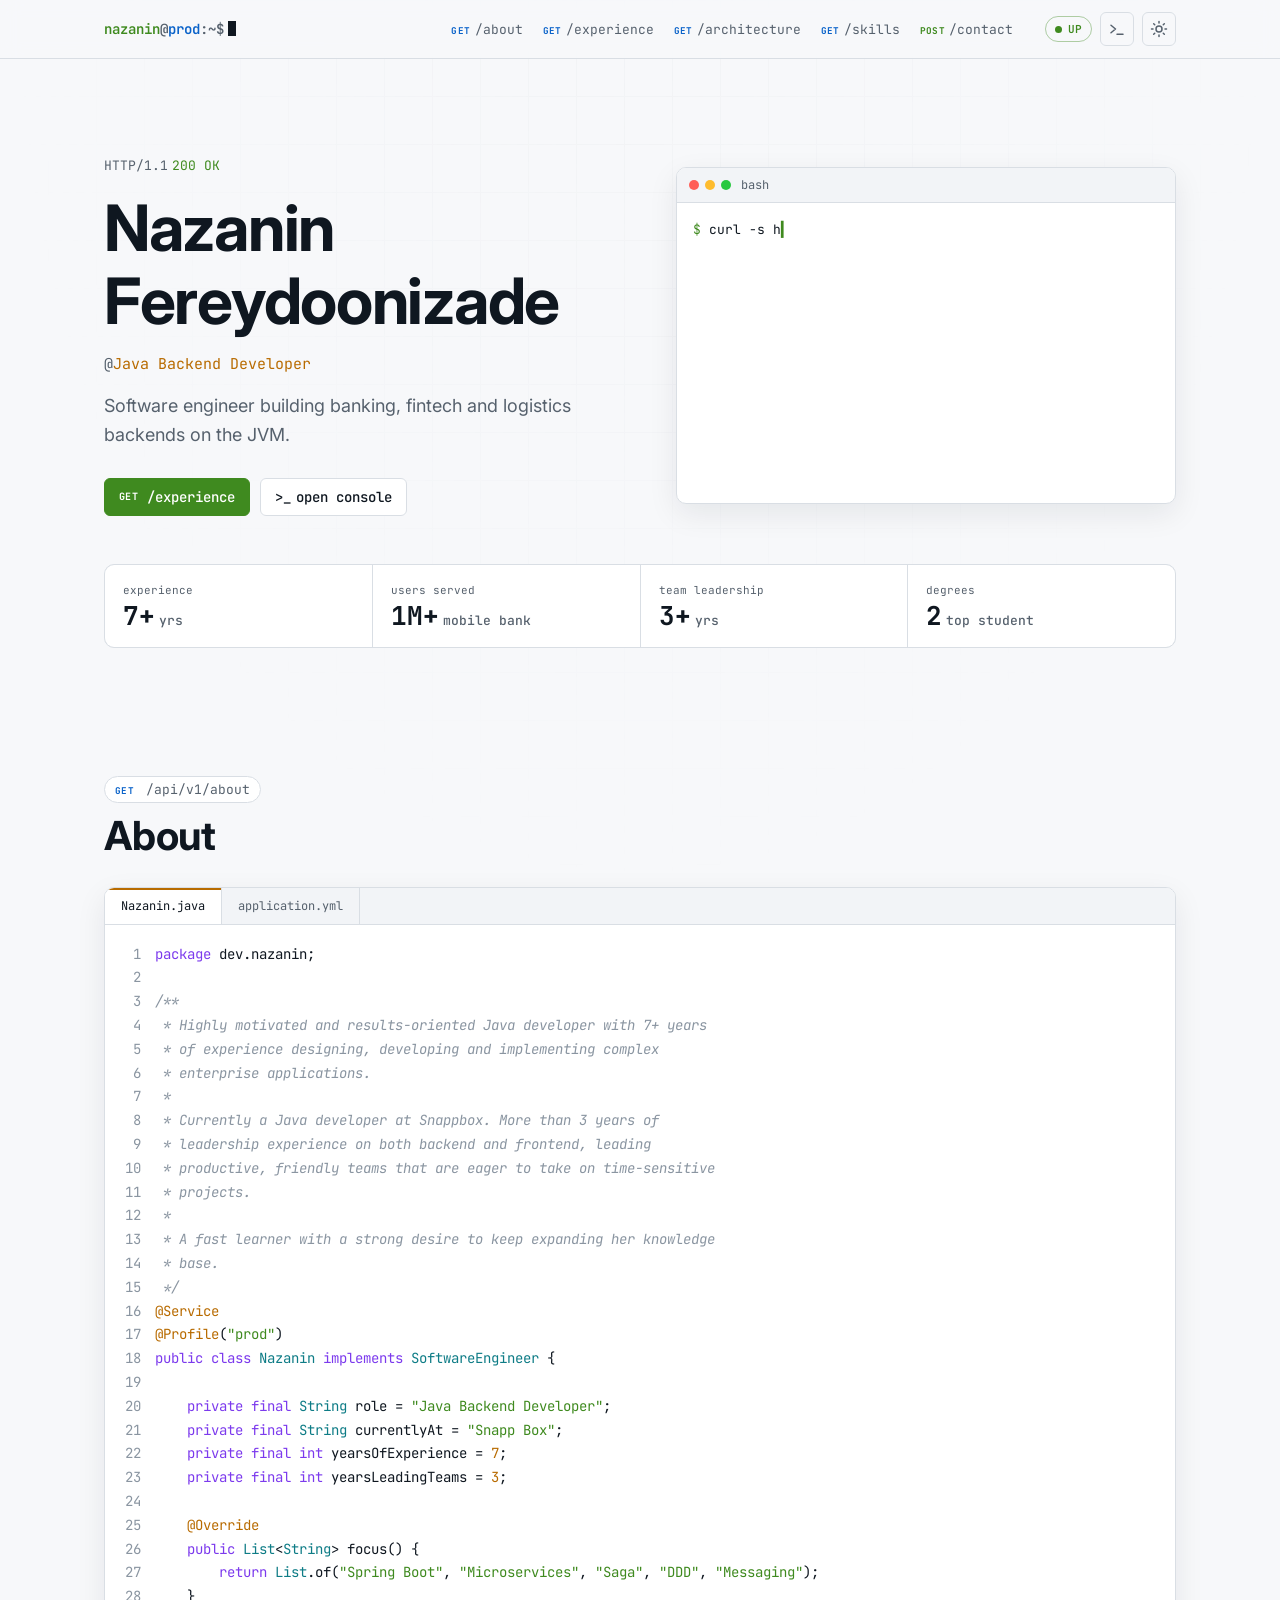
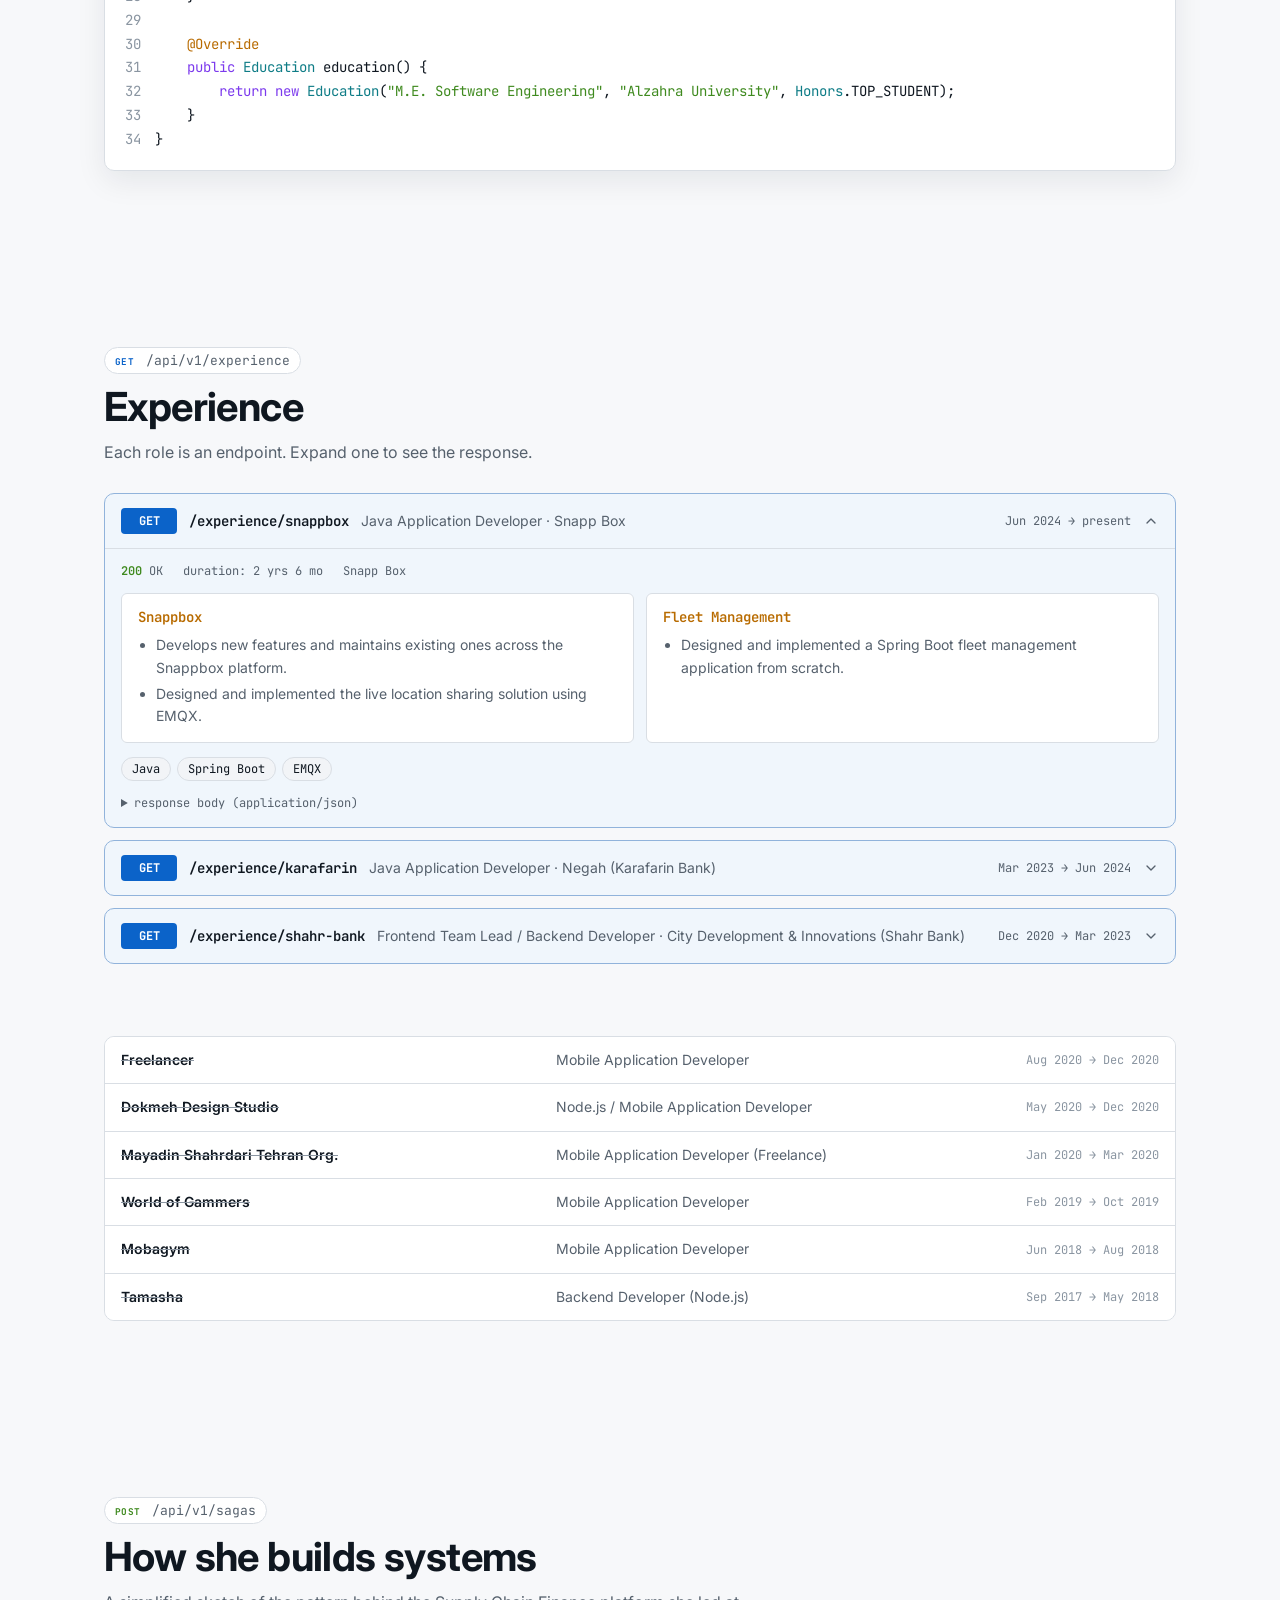
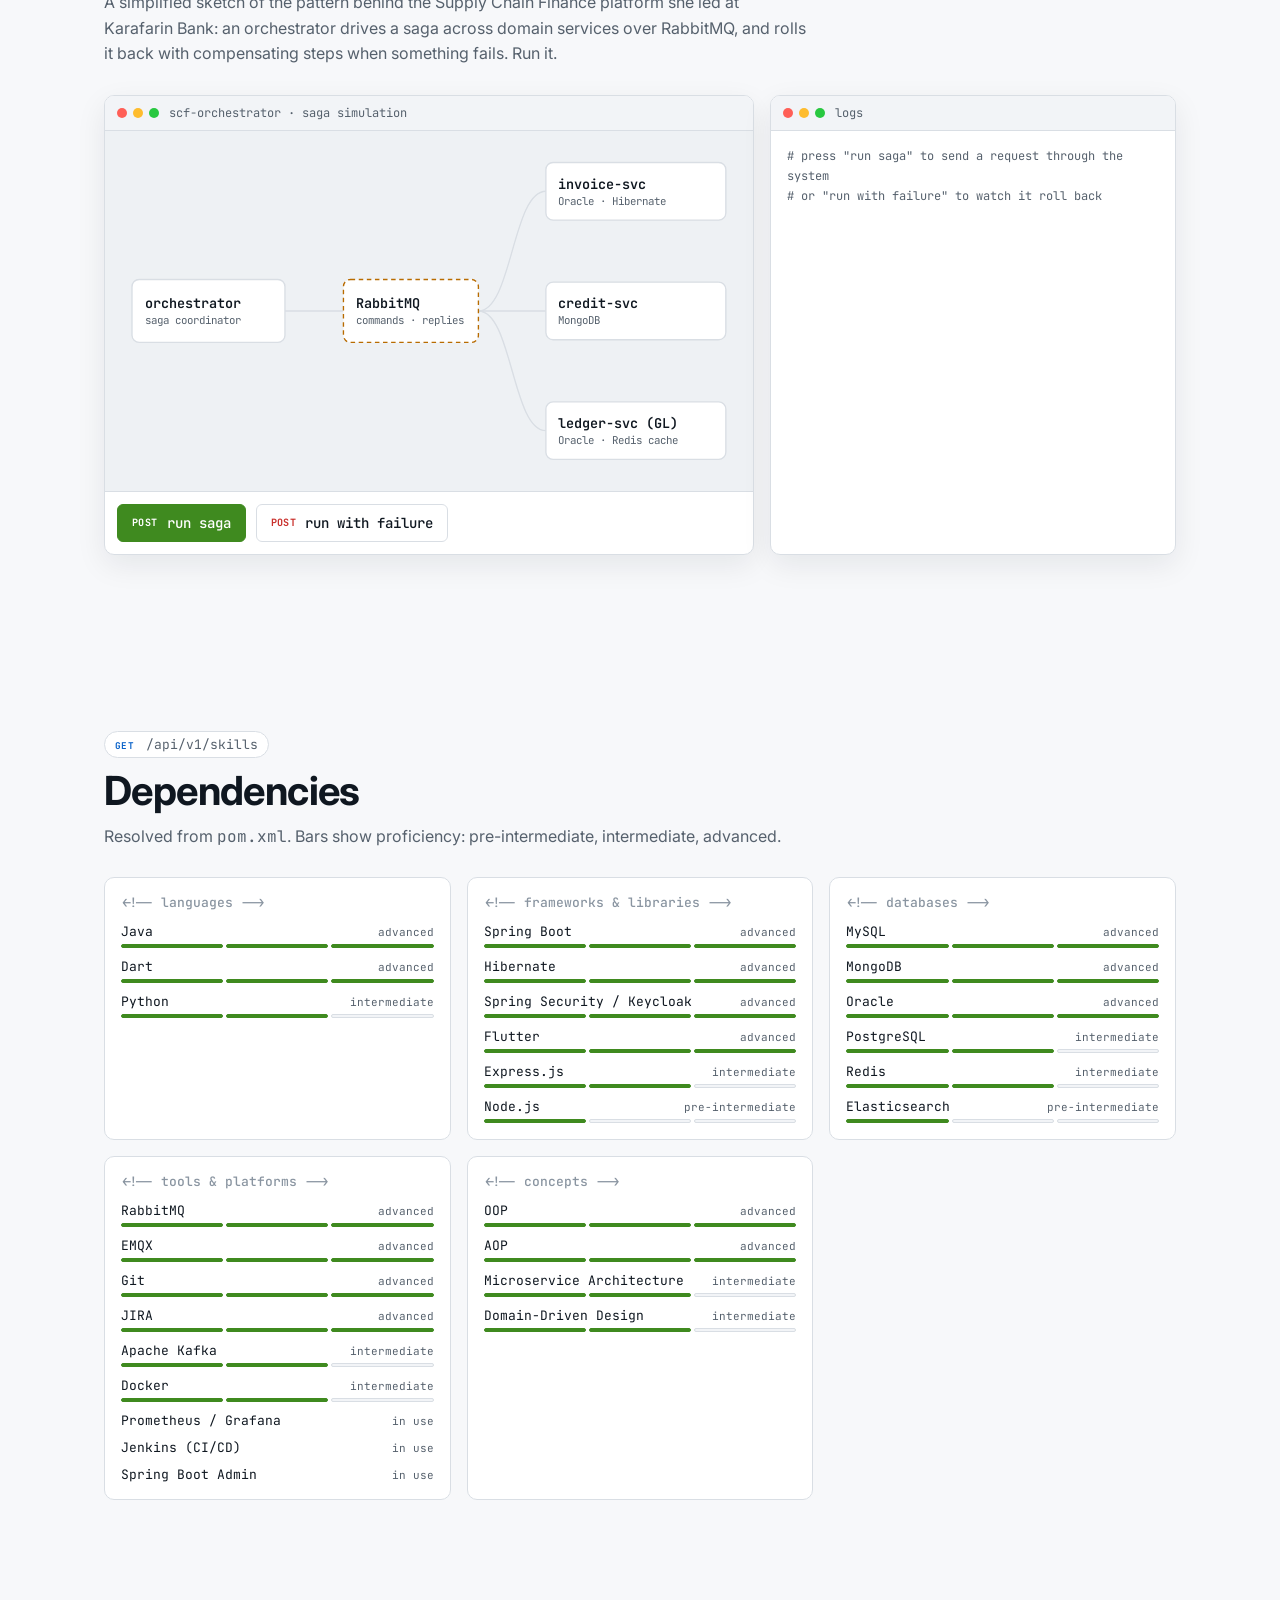
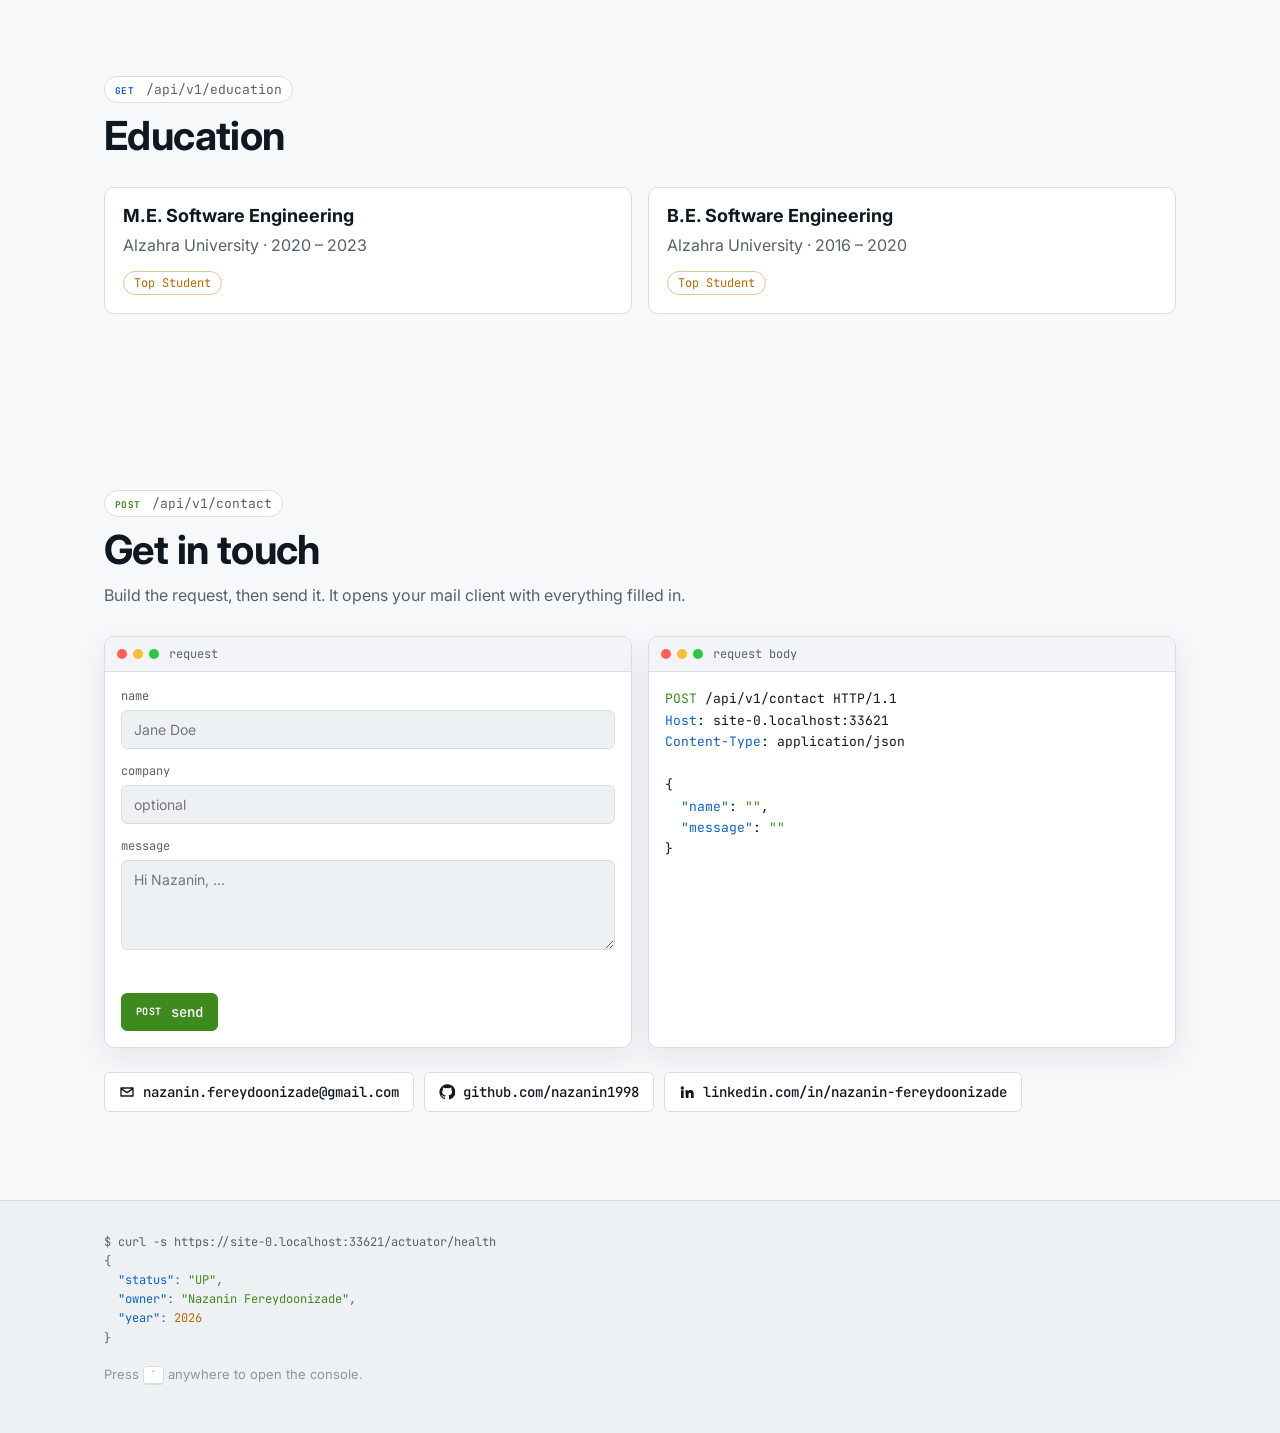
==== index.html @ 08143efe "Add portfolio site Static site for Nazanin, styled as a running backend service: startup log intro, " ====
<!doctype html>
<html lang="en">
<head>
  <meta charset="utf-8">
  <meta name="viewport" content="width=device-width, initial-scale=1">
  <title>Nazanin Fereydoonizade · Java Backend Developer</title>
  <meta name="description" content="Nazanin Fereydoonizade is a Java backend developer with 7+ years building banking, fintech and logistics systems with Spring Boot, microservices, RabbitMQ and EMQX.">
  <meta name="theme-color" content="#0d1117">
  <meta property="og:type" content="website">
  <meta property="og:title" content="Nazanin Fereydoonizade · Java Backend Developer">
  <meta property="og:description" content="7+ years building banking, fintech and logistics backends on the JVM.">
  <link rel="icon" href="favicon.svg" type="image/svg+xml">
  <link rel="preconnect" href="https://fonts.googleapis.com">
  <link rel="preconnect" href="https://fonts.gstatic.com" crossorigin>
  <link href="https://fonts.googleapis.com/css2?family=Inter:wght@400;500;600;700&family=JetBrains+Mono:wght@400;500;700&display=swap" rel="stylesheet">
  <link rel="stylesheet" href="css/styles.css">
  <script>
    // Apply the saved theme before first paint to avoid a flash.
    try { var t = localStorage.getItem("theme"); if (t) document.documentElement.dataset.theme = t; } catch (e) {}
  </script>
</head>
<body>
  <a class="skip-link" href="#main">Skip to content</a>

  <!-- Startup log shown once per visit -->
  <div id="boot" class="boot" aria-hidden="true" hidden>
    <pre class="boot__log" id="boot-log"></pre>
    <button class="boot__skip" type="button" id="boot-skip">press any key to skip</button>
  </div>

  <header class="topbar">
    <div class="topbar__inner">
      <a class="brand" href="#top" aria-label="Home">
        <span class="brand__prompt">nazanin</span><span class="brand__at">@</span><span class="brand__host">prod</span><span class="brand__path">:~$</span><span class="cursor" aria-hidden="true"></span>
      </a>
      <nav class="nav" aria-label="Sections">
        <a href="#about"><span class="verb">GET</span>/about</a>
        <a href="#experience"><span class="verb">GET</span>/experience</a>
        <a href="#architecture"><span class="verb">GET</span>/architecture</a>
        <a href="#skills"><span class="verb">GET</span>/skills</a>
        <a href="#contact"><span class="verb verb--post">POST</span>/contact</a>
      </nav>
      <div class="topbar__actions">
        <span class="health" id="health-pill" title="GET /actuator/health"><span class="health__dot"></span>UP</span>
        <button class="icon-btn" type="button" id="console-open" aria-label="Open console" title="Open console ( ` )">
          <svg viewBox="0 0 24 24" width="18" height="18" aria-hidden="true"><path d="M4 17l6-5-6-5M12 19h8" fill="none" stroke="currentColor" stroke-width="2" stroke-linecap="round" stroke-linejoin="round"/></svg>
        </button>
        <button class="icon-btn" type="button" id="theme-toggle" aria-label="Toggle color theme" title="Toggle theme">
          <svg class="icon-sun" viewBox="0 0 24 24" width="18" height="18" aria-hidden="true"><circle cx="12" cy="12" r="4" fill="none" stroke="currentColor" stroke-width="2"/><path d="M12 2v2M12 20v2M4.9 4.9l1.4 1.4M17.7 17.7l1.4 1.4M2 12h2M20 12h2M4.9 19.1l1.4-1.4M17.7 6.3l1.4-1.4" stroke="currentColor" stroke-width="2" stroke-linecap="round"/></svg>
          <svg class="icon-moon" viewBox="0 0 24 24" width="18" height="18" aria-hidden="true"><path d="M21 12.8A9 9 0 1111.2 3a7 7 0 009.8 9.8z" fill="none" stroke="currentColor" stroke-width="2" stroke-linejoin="round"/></svg>
        </button>
      </div>
    </div>
  </header>

  <main id="main">
    <!-- HERO -->
    <section class="hero" id="top">
      <div class="container hero__grid">
        <div class="hero__copy">
          <p class="status-line"><span class="mono">HTTP/1.1</span> <span class="ok">200 OK</span></p>
          <h1 class="hero__name" id="hero-name"></h1>
          <p class="hero__title mono" id="hero-title"></p>
          <p class="hero__headline" id="hero-headline"></p>
          <div class="hero__cta">
            <a class="btn btn--primary" href="#experience"><span class="verb">GET</span> /experience</a>
            <button class="btn" type="button" data-open-console><span class="mono">&gt;_</span> open console</button>
          </div>
        </div>

        <div class="window hero__window" aria-label="Example API request and response">
          <div class="window__bar">
            <span class="dots"><i></i><i></i><i></i></span>
            <span class="window__title">bash</span>
          </div>
          <pre class="window__body" id="whoami"><code></code></pre>
        </div>
      </div>

      <div class="container">
        <dl class="metrics" id="metrics"></dl>
      </div>
    </section>

    <!-- ABOUT -->
    <section class="section" id="about" aria-labelledby="about-h">
      <div class="container">
        <header class="section__head">
          <p class="endpoint"><span class="verb">GET</span> /api/v1/about</p>
          <h2 id="about-h">About</h2>
        </header>
        <div class="editor">
          <div class="editor__tabs" role="tablist" aria-label="Files">
            <button class="editor__tab is-active" type="button" role="tab" aria-selected="true" data-file="java">Nazanin.java</button>
            <button class="editor__tab" type="button" role="tab" aria-selected="false" data-file="yml">application.yml</button>
          </div>
          <pre class="editor__code" id="about-code"><code></code></pre>
        </div>
      </div>
    </section>

    <!-- EXPERIENCE -->
    <section class="section" id="experience" aria-labelledby="exp-h">
      <div class="container">
        <header class="section__head">
          <p class="endpoint"><span class="verb">GET</span> /api/v1/experience</p>
          <h2 id="exp-h">Experience</h2>
          <p class="section__lede">Each role is an endpoint. Expand one to see the response.</p>
        </header>
        <div class="ops" id="experience-list"></div>

        <h3 class="subhead"><span class="annotation">@Deprecated</span> earlier versions</h3>
        <ol class="legacy" id="legacy-list"></ol>
      </div>
    </section>

    <!-- ARCHITECTURE -->
    <section class="section" id="architecture" aria-labelledby="arch-h">
      <div class="container">
        <header class="section__head">
          <p class="endpoint"><span class="verb verb--post">POST</span> /api/v1/sagas</p>
          <h2 id="arch-h">How she builds systems</h2>
          <p class="section__lede">A simplified sketch of the pattern behind the Supply Chain Finance platform she led at Karafarin Bank: an orchestrator drives a saga across domain services over RabbitMQ, and rolls it back with compensating steps when something fails. Run it.</p>
        </header>

        <div class="arch">
          <div class="arch__stage window">
            <div class="window__bar">
              <span class="dots"><i></i><i></i><i></i></span>
              <span class="window__title">scf-orchestrator · saga simulation</span>
            </div>
            <svg class="arch__svg" id="arch-svg" viewBox="0 0 720 400" role="img" aria-labelledby="arch-title">
              <title id="arch-title">Diagram: an orchestrator sends commands through RabbitMQ to three domain services, each with its own datastore.</title>
            </svg>
            <div class="arch__controls">
              <button class="btn btn--primary" type="button" id="saga-run"><span class="verb verb--post">POST</span> run saga</button>
              <button class="btn" type="button" id="saga-fail"><span class="verb verb--del">POST</span> run with failure</button>
            </div>
          </div>
          <div class="window arch__log">
            <div class="window__bar">
              <span class="dots"><i></i><i></i><i></i></span>
              <span class="window__title">logs</span>
            </div>
            <pre class="window__body" id="saga-log" aria-live="polite"></pre>
          </div>
        </div>
      </div>
    </section>

    <!-- SKILLS -->
    <section class="section" id="skills" aria-labelledby="skills-h">
      <div class="container">
        <header class="section__head">
          <p class="endpoint"><span class="verb">GET</span> /api/v1/skills</p>
          <h2 id="skills-h">Dependencies</h2>
          <p class="section__lede">Resolved from <span class="mono">pom.xml</span>. Bars show proficiency: pre-intermediate, intermediate, advanced.</p>
        </header>
        <div class="deps" id="skills-grid"></div>
      </div>
    </section>

    <!-- EDUCATION -->
    <section class="section" id="education" aria-labelledby="edu-h">
      <div class="container">
        <header class="section__head">
          <p class="endpoint"><span class="verb">GET</span> /api/v1/education</p>
          <h2 id="edu-h">Education</h2>
        </header>
        <div class="edu" id="education-list"></div>
      </div>
    </section>

    <!-- CONTACT -->
    <section class="section" id="contact" aria-labelledby="contact-h">
      <div class="container">
        <header class="section__head">
          <p class="endpoint"><span class="verb verb--post">POST</span> /api/v1/contact</p>
          <h2 id="contact-h">Get in touch</h2>
          <p class="section__lede">Build the request, then send it. It opens your mail client with everything filled in.</p>
        </header>

        <div class="contact">
          <form class="window contact__form" id="contact-form" novalidate>
            <div class="window__bar">
              <span class="dots"><i></i><i></i><i></i></span>
              <span class="window__title">request</span>
            </div>
            <div class="contact__fields">
              <label>name<input name="name" autocomplete="name" required placeholder="Jane Doe"></label>
              <label>company<input name="company" autocomplete="organization" placeholder="optional"></label>
              <label>message<textarea name="message" rows="4" required placeholder="Hi Nazanin, ..."></textarea></label>
              <p class="contact__error" id="contact-error" role="alert"></p>
              <button class="btn btn--primary" type="submit"><span class="verb verb--post">POST</span> send</button>
            </div>
          </form>
          <div class="window contact__preview">
            <div class="window__bar">
              <span class="dots"><i></i><i></i><i></i></span>
              <span class="window__title">request body</span>
            </div>
            <pre class="window__body" id="contact-preview"></pre>
          </div>
        </div>

        <ul class="links" id="contact-links"></ul>
      </div>
    </section>
  </main>

  <footer class="footer">
    <div class="container footer__inner">
      <pre class="footer__health" id="footer-health"></pre>
      <p class="footer__note">Press <kbd>`</kbd> anywhere to open the console.</p>
    </div>
  </footer>

  <!-- Console drawer -->
  <div class="console" id="console" role="dialog" aria-modal="true" aria-label="Console" hidden>
    <div class="console__bar">
      <span class="dots"><i></i><i></i><i></i></span>
      <span class="window__title">nazanin@prod: ~ (type <b>help</b>)</span>
      <button class="icon-btn" type="button" id="console-close" aria-label="Close console">&times;</button>
    </div>
    <div class="console__out" id="console-out" aria-live="polite"></div>
    <form class="console__in" id="console-form" autocomplete="off">
      <label for="console-input" class="console__prompt">nazanin@prod:~$</label>
      <input id="console-input" spellcheck="false" autocapitalize="off" autocomplete="off">
    </form>
  </div>

  <noscript>
    <div class="container noscript">
      <h1>Nazanin Fereydoonizade</h1>
      <p>Java Backend Developer with 7+ years of experience. Contact: nazanin.fereydoonizade@gmail.com · github.com/nazanin1998</p>
    </div>
  </noscript>

  <script src="js/data.js"></script>
  <script src="js/app.js"></script>
</body>
</html>
---- css/styles.css ----
/* ---------- Tokens ---------- */
:root {
  --bg: #0b0f14;
  --bg-2: #10161d;
  --surface: #131a22;
  --surface-2: #19222c;
  --border: #243140;
  --text: #e6edf3;
  --muted: #8b98a5;
  --faint: #5b6875;

  --green: #6db33f;      /* spring */
  --green-2: #8fd35e;
  --amber: #f0a441;      /* java */
  --blue: #58a6ff;
  --purple: #c28bff;
  --red: #ff6b6b;
  --cyan: #56d4dd;

  --accent: var(--green);
  --accent-ink: #0b0f14;

  --radius: 10px;
  --radius-sm: 6px;
  --shadow: 0 10px 30px rgba(0, 0, 0, .35);

  --font: "Inter", system-ui, -apple-system, "Segoe UI", Roboto, sans-serif;
  --mono: "JetBrains Mono", ui-monospace, SFMono-Regular, Menlo, Consolas, monospace;

  --max: 1120px;
  color-scheme: dark;
}

:root[data-theme="light"] {
  --bg: #f7f8fa;
  --bg-2: #eef1f4;
  --surface: #ffffff;
  --surface-2: #f2f4f7;
  --border: #d9dee4;
  --text: #0f1720;
  --muted: #56616d;
  --faint: #8a95a1;
  --green: #3f8a1f;
  --green-2: #4e9e2a;
  --amber: #b86b00;
  --blue: #0b63c9;
  --purple: #7c3aed;
  --red: #c9302c;
  --cyan: #0e7c86;
  --accent-ink: #ffffff;
  --shadow: 0 10px 30px rgba(15, 23, 32, .08);
  color-scheme: light;
}

@media (prefers-color-scheme: light) {
  :root:not([data-theme="dark"]) {
    --bg: #f7f8fa;
    --bg-2: #eef1f4;
    --surface: #ffffff;
    --surface-2: #f2f4f7;
    --border: #d9dee4;
    --text: #0f1720;
    --muted: #56616d;
    --faint: #8a95a1;
    --green: #3f8a1f;
    --green-2: #4e9e2a;
    --amber: #b86b00;
    --blue: #0b63c9;
    --purple: #7c3aed;
    --red: #c9302c;
    --cyan: #0e7c86;
    --accent-ink: #ffffff;
    --shadow: 0 10px 30px rgba(15, 23, 32, .08);
    color-scheme: light;
  }
}

/* ---------- Base ---------- */
*, *::before, *::after { box-sizing: border-box; }
[hidden] { display: none !important; }
html { scroll-behavior: smooth; scroll-padding-top: 72px; }
body {
  margin: 0;
  background: var(--bg);
  color: var(--text);
  font: 16px/1.6 var(--font);
  -webkit-font-smoothing: antialiased;
  overflow-x: hidden;
}
body::before {
  /* faint grid, like graph paper in a design doc */
  content: "";
  position: fixed; inset: 0; z-index: -1; pointer-events: none;
  background-image:
    linear-gradient(var(--border) 1px, transparent 1px),
    linear-gradient(90deg, var(--border) 1px, transparent 1px);
  background-size: 48px 48px;
  opacity: .18;
  mask-image: radial-gradient(ellipse at 50% 0%, #000 0%, transparent 70%);
}
a { color: var(--blue); text-decoration: none; }
a:hover { text-decoration: underline; }
h1, h2, h3 { line-height: 1.15; margin: 0; }
pre, code, kbd, .mono { font-family: var(--mono); }
kbd {
  font-size: .85em; padding: 1px 6px; border: 1px solid var(--border);
  border-bottom-width: 2px; border-radius: 4px; background: var(--surface);
}
:focus-visible { outline: 2px solid var(--accent); outline-offset: 2px; }
.container { max-width: var(--max); margin: 0 auto; padding: 0 16px; }
@media (min-width: 720px) { .container { padding: 0 24px; } }

.skip-link {
  position: absolute; left: -999px; top: 8px; z-index: 100;
  background: var(--accent); color: var(--accent-ink); padding: 8px 12px; border-radius: var(--radius-sm);
}
.skip-link:focus { left: 8px; }

/* ---------- Shared bits ---------- */
.verb {
  font-family: var(--mono); font-size: .72em; font-weight: 700; letter-spacing: .03em;
  color: var(--blue); margin-right: .45em;
}
.verb--post { color: var(--green); }
.verb--del { color: var(--red); }
.ok { color: var(--green); font-family: var(--mono); }
.annotation { color: var(--amber); font-family: var(--mono); }

.btn {
  display: inline-flex; align-items: center; gap: .35em;
  font: 500 14px/1 var(--mono);
  color: var(--text); background: var(--surface);
  border: 1px solid var(--border); border-radius: var(--radius-sm);
  padding: 11px 14px; cursor: pointer; text-decoration: none;
  transition: border-color .15s, transform .15s, background .15s;
}
.btn:hover { border-color: var(--accent); text-decoration: none; }
.btn:active { transform: translateY(1px); }
.btn[disabled] { opacity: .5; cursor: not-allowed; }
.btn--primary { background: var(--accent); border-color: var(--accent); color: var(--accent-ink); }
.btn--primary .verb { color: inherit; }
.btn--primary:hover { background: var(--green-2); border-color: var(--green-2); }

.icon-btn {
  display: inline-grid; place-items: center; width: 34px; height: 34px;
  color: var(--muted); background: transparent; border: 1px solid var(--border);
  border-radius: var(--radius-sm); cursor: pointer; font-size: 20px; line-height: 1;
}
.icon-btn:hover { color: var(--text); border-color: var(--muted); }

.window {
  background: var(--surface); border: 1px solid var(--border);
  border-radius: var(--radius); box-shadow: var(--shadow); overflow: hidden;
  min-width: 0;
}
.window__bar, .console__bar {
  display: flex; align-items: center; gap: 10px;
  padding: 9px 12px; background: var(--surface-2); border-bottom: 1px solid var(--border);
}
.window__title { font: 12px var(--mono); color: var(--muted); flex: 1; white-space: nowrap; overflow: hidden; text-overflow: ellipsis; }
.dots { display: inline-flex; gap: 6px; }
.dots i { width: 10px; height: 10px; border-radius: 50%; background: var(--border); }
.dots i:nth-child(1) { background: #ff5f57; }
.dots i:nth-child(2) { background: #febc2e; }
.dots i:nth-child(3) { background: #28c840; }
.window__body {
  margin: 0; padding: 16px; font-size: 13px; line-height: 1.65;
  overflow-x: auto; white-space: pre; color: var(--text);
}

/* syntax colors */
.t-key { color: var(--blue); }
.t-str { color: var(--green); }
.t-num { color: var(--amber); }
.t-kw { color: var(--purple); }
.t-com { color: var(--faint); font-style: italic; }
.t-ann { color: var(--amber); }
.t-type { color: var(--cyan); }
.t-dim { color: var(--muted); }
.t-err { color: var(--red); }
.t-ok { color: var(--green); }

/* ---------- Boot ---------- */
.boot {
  position: fixed; inset: 0; z-index: 90; background: #06090c; color: #cfd8e3;
  display: flex; flex-direction: column; padding: 16px; overflow: hidden;
  transition: opacity .35s ease;
}
.boot.is-done { opacity: 0; pointer-events: none; }
.boot__log {
  margin: 0; font: 12px/1.55 var(--mono); white-space: pre-wrap; word-break: break-word;
  flex: 1; overflow: hidden;
}
@media (min-width: 720px) { .boot { padding: 28px 36px; } .boot__log { font-size: 13px; } }
.boot__log .banner { color: #6db33f; white-space: pre; display: block; overflow: hidden; }
.boot__log .lvl { color: #6db33f; }
.boot__log .ts { color: #5b6875; }
.boot__log .cls { color: #56d4dd; }
.boot__skip {
  align-self: flex-end; background: none; border: 0; color: #5b6875;
  font: 12px var(--mono); cursor: pointer; padding: 8px 0 0;
}

/* ---------- Topbar ---------- */
.topbar {
  position: sticky; top: 0; z-index: 50;
  background: color-mix(in srgb, var(--bg) 82%, transparent);
  backdrop-filter: blur(10px); -webkit-backdrop-filter: blur(10px);
  border-bottom: 1px solid var(--border);
}
.topbar__inner {
  max-width: var(--max); margin: 0 auto; padding: 10px 16px;
  display: flex; align-items: center; gap: 16px;
}
@media (min-width: 720px) { .topbar__inner { padding: 12px 24px; } }
.brand { font: 600 14px var(--mono); color: var(--text); white-space: nowrap; text-decoration: none !important; }
.brand__prompt { color: var(--green); }
.brand__at, .brand__path { color: var(--muted); }
.brand__host { color: var(--blue); }
.cursor {
  display: inline-block; width: 8px; height: 15px; margin-left: 4px; vertical-align: -2px;
  background: var(--text); animation: blink 1.1s steps(1) infinite;
}
@keyframes blink { 50% { opacity: 0; } }

.nav { display: none; gap: 4px; margin-left: auto; }
.nav a {
  font: 13px var(--mono); color: var(--muted); padding: 6px 8px; border-radius: var(--radius-sm);
  text-decoration: none;
}
.nav a:hover, .nav a.is-active { color: var(--text); background: var(--surface); }
@media (min-width: 980px) { .nav { display: flex; } }

.topbar__actions { display: flex; align-items: center; gap: 8px; margin-left: auto; }
@media (min-width: 980px) { .topbar__actions { margin-left: 8px; } }
.health {
  display: inline-flex; align-items: center; gap: 6px;
  font: 600 11px var(--mono); color: var(--green); padding: 5px 9px;
  border: 1px solid color-mix(in srgb, var(--green) 40%, transparent); border-radius: 999px;
}
.health__dot {
  width: 7px; height: 7px; border-radius: 50%; background: var(--green);
  box-shadow: 0 0 0 0 color-mix(in srgb, var(--green) 60%, transparent);
  animation: pulse 2s infinite;
}
@keyframes pulse { 70% { box-shadow: 0 0 0 7px transparent; } 100% { box-shadow: 0 0 0 0 transparent; } }

.icon-sun { display: none; }
:root[data-theme="light"] .icon-sun { display: block; }
:root[data-theme="light"] .icon-moon { display: none; }
@media (prefers-color-scheme: light) {
  :root:not([data-theme="dark"]) .icon-sun { display: block; }
  :root:not([data-theme="dark"]) .icon-moon { display: none; }
}

/* ---------- Hero ---------- */
.hero { padding: 56px 0 24px; }
@media (min-width: 900px) { .hero { padding: 96px 0 40px; } }
.hero__grid { display: grid; gap: 36px; align-items: center; }
@media (min-width: 900px) { .hero__grid { grid-template-columns: 1.05fr 1fr; gap: 48px; } }
.status-line { margin: 0 0 14px; font-size: 13px; color: var(--muted); }
.hero__name {
  font-size: clamp(36px, 7vw, 64px); font-weight: 700; letter-spacing: -.02em;
}
.hero__title { margin: 14px 0 0; font-size: 15px; color: var(--amber); }
.hero__title::before { content: "@"; color: var(--muted); }
.hero__headline { margin: 16px 0 0; font-size: 18px; color: var(--muted); max-width: 34em; }
.hero__cta { display: flex; flex-wrap: wrap; gap: 10px; margin-top: 28px; }
.hero__window .window__body { min-height: 300px; font-size: 12.5px; white-space: pre-wrap; overflow-wrap: anywhere; }
@media (min-width: 720px) { .hero__window .window__body { font-size: 13px; } }
.caret::after { content: "▍"; color: var(--green); animation: blink 1.1s steps(1) infinite; }

.metrics {
  display: grid; grid-template-columns: repeat(2, 1fr); gap: 1px; margin: 48px 0 0;
  background: var(--border); border: 1px solid var(--border); border-radius: var(--radius); overflow: hidden;
}
@media (min-width: 720px) { .metrics { grid-template-columns: repeat(4, 1fr); } }
.metrics div { background: var(--surface); padding: 18px; min-width: 0; }
.metrics dt { font: 11px var(--mono); color: var(--muted); text-transform: lowercase; }
.metrics dd { margin: 6px 0 0; font: 700 26px/1 var(--mono); color: var(--text); }
.metrics dd small { font-size: 13px; font-weight: 500; color: var(--muted); margin-left: 4px; }

/* ---------- Sections ---------- */
.section { padding: 64px 0; }
@media (min-width: 900px) { .section { padding: 88px 0; } }
.section__head { margin-bottom: 28px; }
.endpoint {
  display: inline-block; margin: 0 0 10px; font: 13px var(--mono); color: var(--muted);
  padding: 4px 10px; border: 1px solid var(--border); border-radius: 999px; background: var(--surface);
}
.section__head h2 { font-size: clamp(28px, 4.5vw, 40px); letter-spacing: -.015em; }
.section__lede { margin: 10px 0 0; color: var(--muted); max-width: 44em; }
.subhead { margin: 40px 0 14px; font: 600 14px var(--mono); color: var(--muted); }

/* ---------- About (editor) ---------- */
.editor { background: var(--surface); border: 1px solid var(--border); border-radius: var(--radius); overflow: hidden; box-shadow: var(--shadow); }
.editor__tabs { display: flex; background: var(--surface-2); border-bottom: 1px solid var(--border); overflow-x: auto; }
.editor__tab {
  font: 12px var(--mono); color: var(--muted); padding: 10px 16px; border: 0; border-right: 1px solid var(--border);
  background: none; white-space: nowrap; cursor: pointer;
}
.editor__tab:hover { color: var(--text); }
.editor__tab.is-active { color: var(--text); background: var(--surface); box-shadow: inset 0 2px 0 var(--amber); }
.editor__code {
  margin: 0; padding: 18px 0; font-size: 13px; line-height: 1.7; overflow-x: auto;
  counter-reset: line;
}
.editor__code .ln { display: block; padding: 0 18px 0 0; white-space: pre-wrap; padding-left: 3.6em; text-indent: -3.6em; }
.editor__code .ln::before {
  counter-increment: line; content: counter(line);
  display: inline-block; width: 2.6em; margin-right: 1em; text-align: right; color: var(--faint); text-indent: 0;
  user-select: none;
}
@media (min-width: 720px) { .editor__code { font-size: 14px; } }

/* ---------- Experience (swagger-ish) ---------- */
.ops { display: grid; gap: 12px; }
.op {
  border: 1px solid color-mix(in srgb, var(--blue) 35%, var(--border));
  background: color-mix(in srgb, var(--blue) 6%, var(--surface));
  border-radius: var(--radius); overflow: hidden;
}
.op__head {
  width: 100%; display: flex; align-items: center; gap: 12px; flex-wrap: wrap;
  padding: 14px 16px; background: none; border: 0; color: var(--text); text-align: left; cursor: pointer;
  font: inherit;
}
.op__method {
  font: 700 12px var(--mono); color: #fff; background: var(--blue);
  padding: 5px 10px; border-radius: 4px; min-width: 56px; text-align: center;
}
:root[data-theme="light"] .op__method { color: #fff; }
.op__path { font: 600 14px var(--mono); color: var(--text); word-break: break-all; }
.op__summary { color: var(--muted); font-size: 14px; flex: 1 1 220px; }
.op__when { font: 12px var(--mono); color: var(--muted); white-space: nowrap; }
.op__chev { transition: transform .2s; color: var(--muted); }
.op.is-open .op__chev { transform: rotate(180deg); }
.op__body { display: none; padding: 0 16px 16px; border-top: 1px solid var(--border); }
.op.is-open .op__body { display: block; }
.op__meta { display: flex; flex-wrap: wrap; gap: 8px 20px; margin: 14px 0; font: 12px var(--mono); color: var(--muted); }
.op__meta b { color: var(--green); font-weight: 600; }
.op__projects { display: grid; gap: 12px; }
@media (min-width: 900px) { .op__projects { grid-template-columns: 1fr 1fr; } }
.proj { background: var(--surface); border: 1px solid var(--border); border-radius: var(--radius-sm); padding: 14px 16px; }
.proj h4 { margin: 0 0 8px; font: 600 14px var(--mono); color: var(--amber); }
.proj ul { margin: 0; padding-left: 18px; color: var(--muted); font-size: 14px; }
.proj li + li { margin-top: 4px; }
.chips { display: flex; flex-wrap: wrap; gap: 6px; margin-top: 14px; }
.chip {
  font: 12px var(--mono); color: var(--text); background: var(--surface-2);
  border: 1px solid var(--border); border-radius: 999px; padding: 3px 10px;
}
.op__json { margin-top: 14px; }
.op__json summary { cursor: pointer; font: 12px var(--mono); color: var(--muted); }
.op__json pre { margin: 10px 0 0; background: var(--bg-2); border: 1px solid var(--border); border-radius: var(--radius-sm); }

.legacy { list-style: none; margin: 0; padding: 0; border: 1px solid var(--border); border-radius: var(--radius); overflow: hidden; }
.legacy li {
  display: grid; grid-template-columns: 1fr; gap: 2px 16px; padding: 12px 16px;
  background: var(--surface); font-size: 14px;
}
.legacy li + li { border-top: 1px solid var(--border); }
@media (min-width: 720px) { .legacy li { grid-template-columns: 1.2fr 1.3fr auto; align-items: center; } }
.legacy .co { font-weight: 600; text-decoration: line-through; text-decoration-color: var(--faint); }
.legacy .ro { color: var(--muted); }
.legacy .dt { font: 12px var(--mono); color: var(--faint); }

/* ---------- Architecture ---------- */
.arch { display: grid; gap: 16px; }
@media (min-width: 1000px) { .arch { grid-template-columns: 1.6fr 1fr; } }
.arch__svg { display: block; width: 100%; height: auto; background: var(--bg-2); }
.arch__controls { display: flex; flex-wrap: wrap; gap: 10px; padding: 12px; border-top: 1px solid var(--border); }
.arch__log .window__body { height: 100%; min-height: 220px; max-height: 470px; overflow: auto; font-size: 12px; white-space: pre-wrap; word-break: break-word; }

.node rect { fill: var(--surface); stroke: var(--border); stroke-width: 1.5; transition: stroke .2s, fill .2s; }
.node text { font: 600 15px var(--mono); fill: var(--text); }
.node .sub { font: 12px var(--mono); fill: var(--muted); font-weight: 400; }
.node.is-active rect { stroke: var(--green); fill: color-mix(in srgb, var(--green) 12%, var(--surface)); }
.node.is-failed rect { stroke: var(--red); fill: color-mix(in srgb, var(--red) 12%, var(--surface)); }
.node.is-comp rect { stroke: var(--amber); fill: color-mix(in srgb, var(--amber) 12%, var(--surface)); }
.node--broker rect { stroke: var(--amber); stroke-dasharray: 5 4; }
.node--db rect { rx: 14; }
.edge { stroke: var(--border); stroke-width: 1.5; fill: none; }
.edge--db { stroke-dasharray: 3 4; }
.packet { r: 6; }
.packet--cmd { fill: var(--blue); }
.packet--ok { fill: var(--green); }
.packet--err { fill: var(--red); }
.packet--comp { fill: var(--amber); }

/* ---------- Skills ---------- */
.deps { display: grid; gap: 16px; }
@media (min-width: 720px) { .deps { grid-template-columns: repeat(2, 1fr); } }
@media (min-width: 1040px) { .deps { grid-template-columns: repeat(3, 1fr); } }
.dep-group { background: var(--surface); border: 1px solid var(--border); border-radius: var(--radius); padding: 16px; min-width: 0; }
.dep-group h3 { margin: 0 0 12px; font: 500 13px var(--mono); color: var(--faint); }
.dep-group ul { list-style: none; margin: 0; padding: 0; display: grid; gap: 10px; }
.dep { display: grid; grid-template-columns: 1fr auto; gap: 4px 12px; align-items: center; }
.dep__name { font: 13px var(--mono); color: var(--text); min-width: 0; overflow-wrap: anywhere; }
.dep__lvl { font: 11px var(--mono); color: var(--muted); }
.dep__bar { grid-column: 1 / -1; display: grid; grid-template-columns: repeat(3, 1fr); gap: 3px; }
.dep__bar i { height: 4px; border-radius: 2px; background: var(--surface-2); border: 1px solid var(--border); }
.dep__bar i.on { background: var(--green); border-color: var(--green); }
.dep--tool .dep__bar { display: none; }

/* ---------- Education ---------- */
.edu { display: grid; gap: 16px; }
@media (min-width: 720px) { .edu { grid-template-columns: 1fr 1fr; } }
.edu__card { background: var(--surface); border: 1px solid var(--border); border-radius: var(--radius); padding: 18px; }
.edu__card h3 { font-size: 18px; }
.edu__card p { margin: 6px 0 0; color: var(--muted); }
.edu__card .badge { display: inline-block; margin-top: 12px; font: 12px var(--mono); color: var(--amber); border: 1px solid color-mix(in srgb, var(--amber) 40%, transparent); padding: 3px 10px; border-radius: 999px; }

/* ---------- Contact ---------- */
.contact { display: grid; gap: 16px; }
@media (min-width: 900px) { .contact { grid-template-columns: 1fr 1fr; } }
.contact__fields { display: grid; gap: 14px; padding: 16px; }
.contact__fields label { display: grid; gap: 6px; font: 12px var(--mono); color: var(--muted); }
.contact__fields input, .contact__fields textarea {
  width: 100%; font: 14px var(--font); color: var(--text); background: var(--bg-2);
  border: 1px solid var(--border); border-radius: var(--radius-sm); padding: 10px 12px; resize: vertical;
}
.contact__fields input:focus, .contact__fields textarea:focus { outline: none; border-color: var(--accent); }
.contact__fields .btn { justify-self: start; }
.contact__error { margin: 0; min-height: 1.2em; font: 12px var(--mono); color: var(--red); }
.contact__preview .window__body { white-space: pre-wrap; word-break: break-word; }
.links { list-style: none; margin: 24px 0 0; padding: 0; display: flex; flex-wrap: wrap; gap: 10px; }
.links a { display: inline-flex; align-items: center; gap: 8px; }

/* ---------- Footer ---------- */
.footer { border-top: 1px solid var(--border); padding: 32px 0 48px; background: var(--bg-2); }
.footer__inner { display: grid; gap: 16px; }
.footer__health { margin: 0; font-size: 12px; color: var(--muted); white-space: pre-wrap; word-break: break-word; }
.footer__note { margin: 0; font-size: 13px; color: var(--faint); }

/* ---------- Console ---------- */
.console {
  position: fixed; left: 0; right: 0; bottom: 0; z-index: 80;
  height: min(60vh, 460px); display: flex; flex-direction: column;
  background: #06090c; color: #d6dee7; border-top: 1px solid #243140;
  box-shadow: 0 -20px 40px rgba(0,0,0,.4);
  animation: slide-up .2s ease-out;
}
.console[hidden] { display: none; }
@keyframes slide-up { from { transform: translateY(100%); } }
.console__bar { background: #0d131a; border-bottom-color: #243140; }
.console__bar .window__title { color: #8b98a5; }
.console__bar .icon-btn { color: #8b98a5; border-color: #243140; }
.console__out { flex: 1; overflow-y: auto; padding: 12px 16px; font: 13px/1.6 var(--mono); white-space: pre-wrap; word-break: break-word; }
.console__out .cmd { color: #e6edf3; }
.console__out .cmd::before { content: "nazanin@prod:~$ "; color: #6db33f; }
.console__out a { color: #58a6ff; }
.console__out .t-key { color: #58a6ff; }
.console__out .t-str { color: #8fd35e; }
.console__out .t-num { color: #f0a441; }
.console__out .t-dim, .console__out .t-com { color: #5b6875; }
.console__out .t-err { color: #ff6b6b; }
.console__out .t-ann { color: #f0a441; }
.console__in { display: flex; align-items: center; gap: 8px; padding: 10px 16px 14px; border-top: 1px solid #1a232d; }
.console__prompt { font: 13px var(--mono); color: #6db33f; white-space: nowrap; }
.console__in input {
  flex: 1; min-width: 0; background: transparent; border: 0; color: #e6edf3;
  font: 16px var(--mono); caret-color: #6db33f;
}
@media (min-width: 720px) { .console__in input { font-size: 13px; } }
.console__in input:focus { outline: none; }

.noscript { padding: 40px 16px; }

/* ---------- Reveal on scroll ---------- */
.reveal { opacity: 0; transform: translateY(12px); transition: opacity .5s ease, transform .5s ease; }
.reveal.is-in { opacity: 1; transform: none; }

@media (prefers-reduced-motion: reduce) {
  html { scroll-behavior: auto; }
  *, *::before, *::after { animation: none !important; transition: none !important; }
  .reveal { opacity: 1; transform: none; }
}

/* ---------- 404 ---------- */
.nf { min-height: 100vh; display: grid; place-content: center; gap: 20px; }
.nf__home { justify-self: start; }
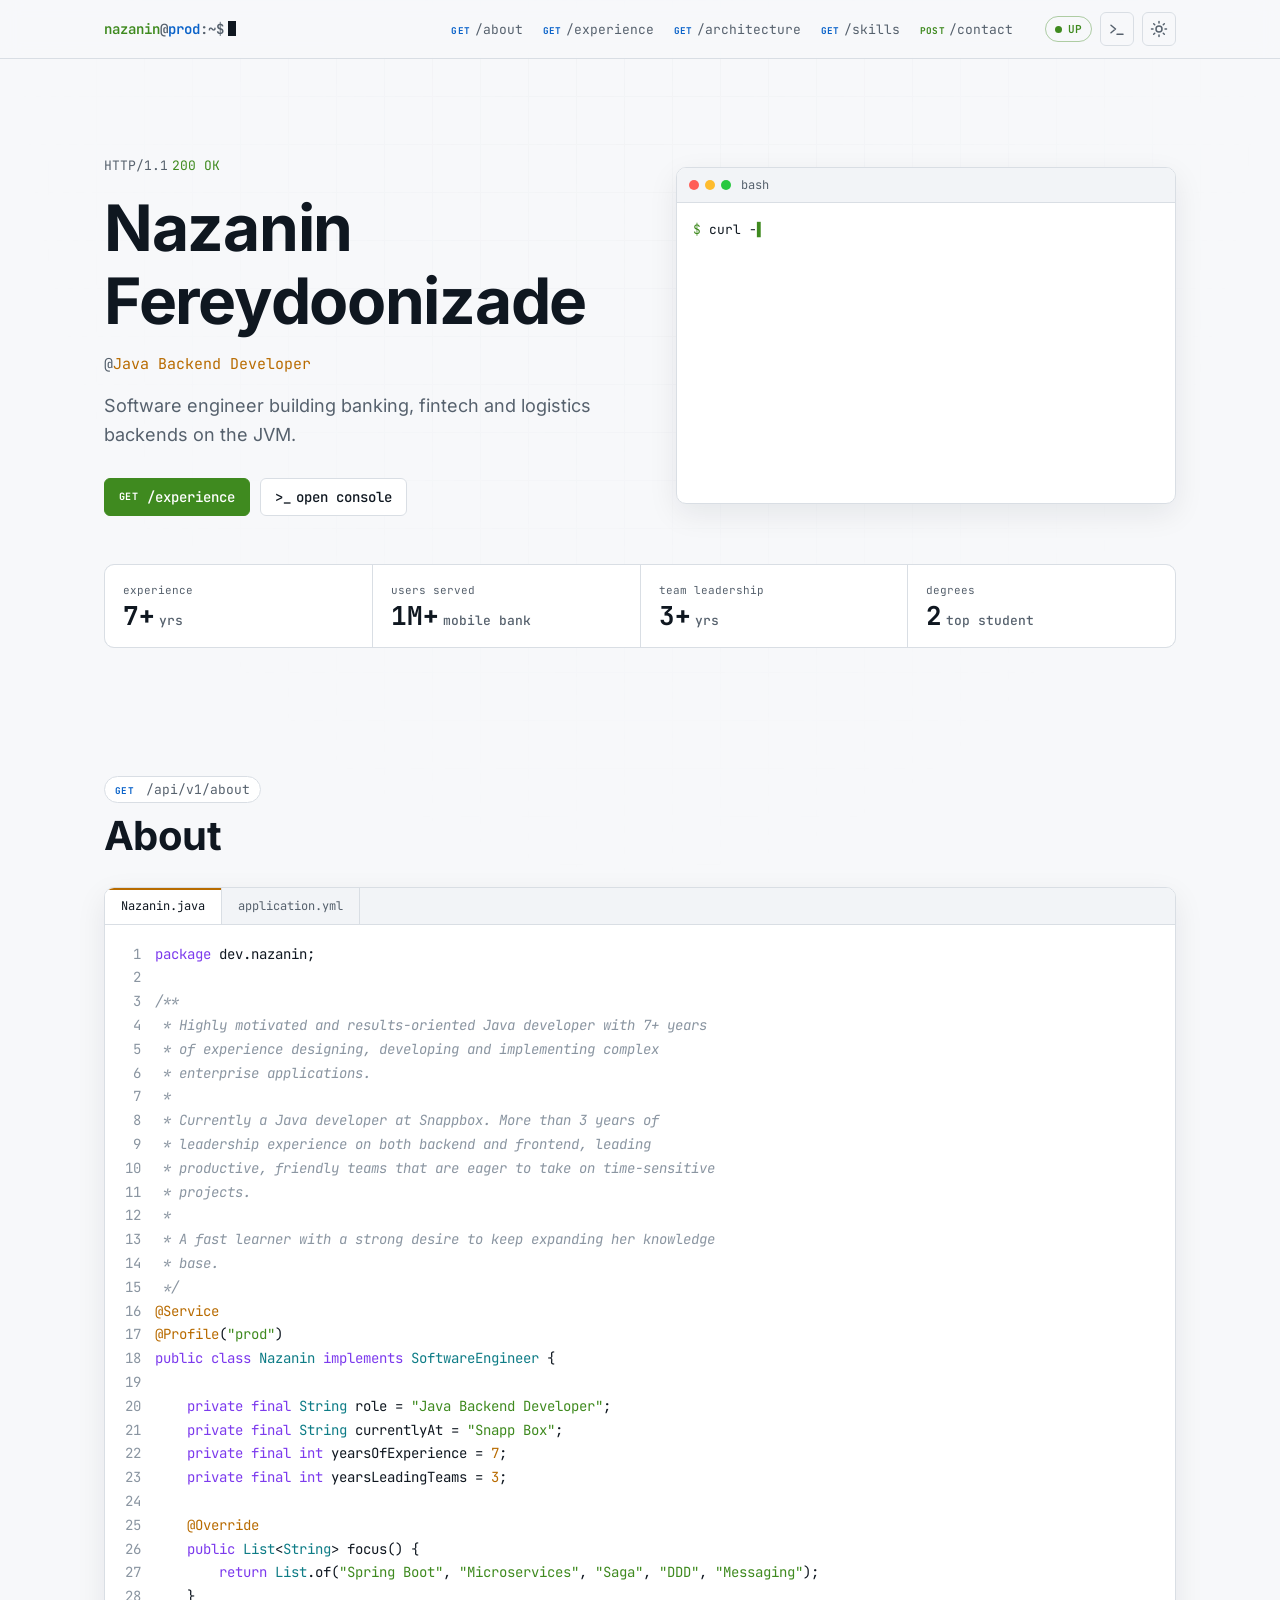
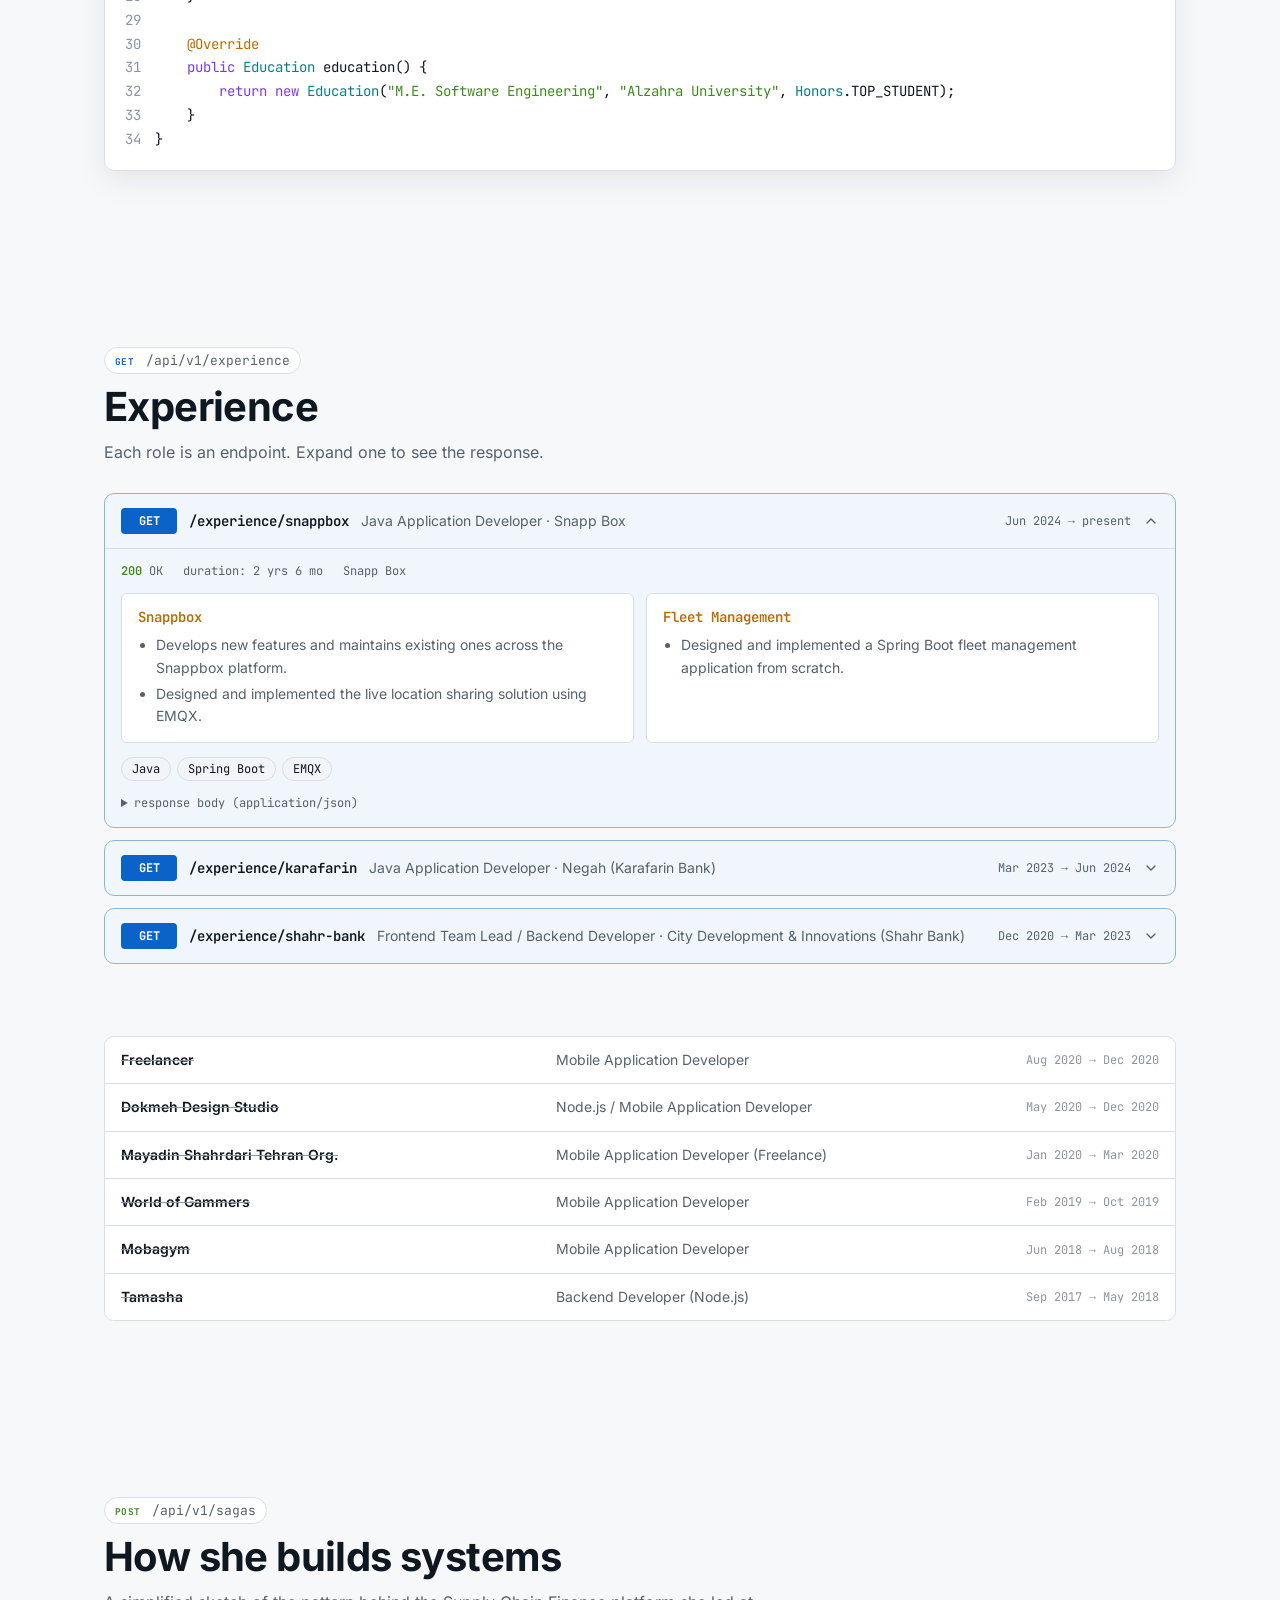
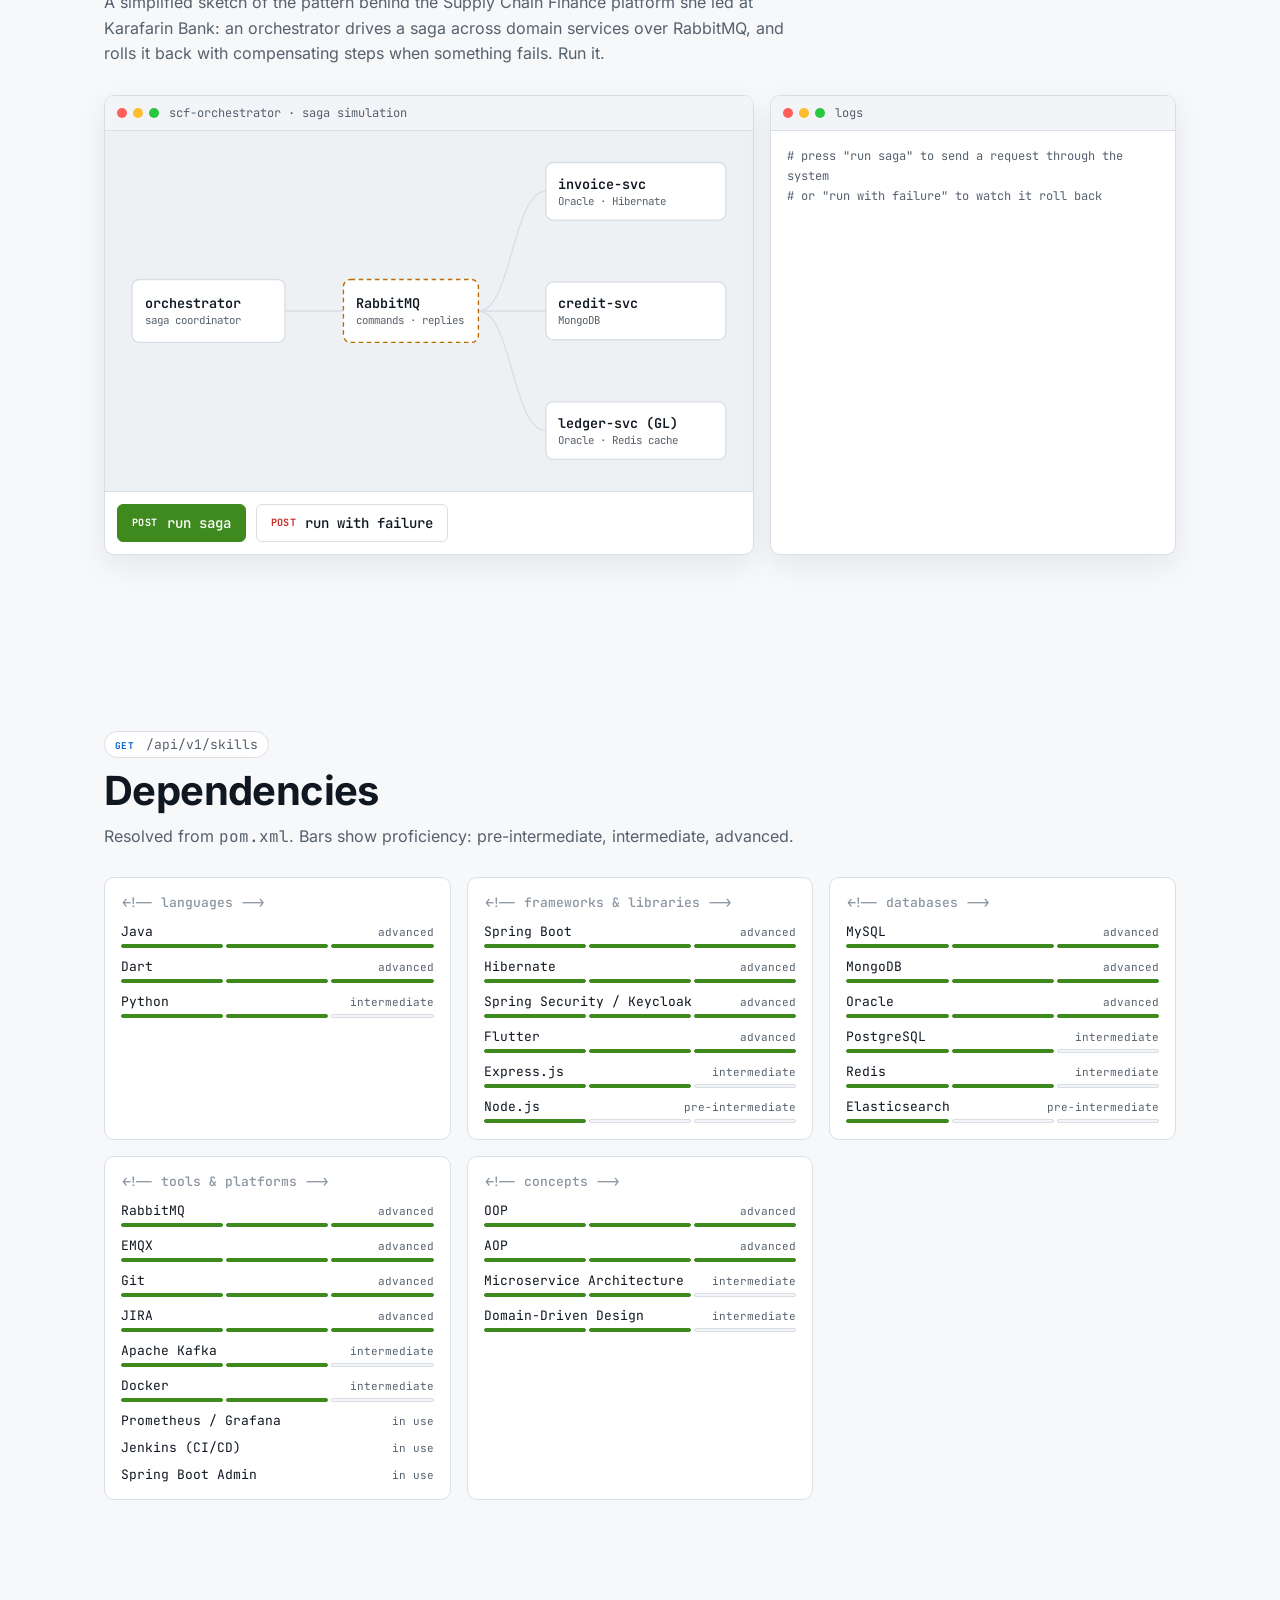
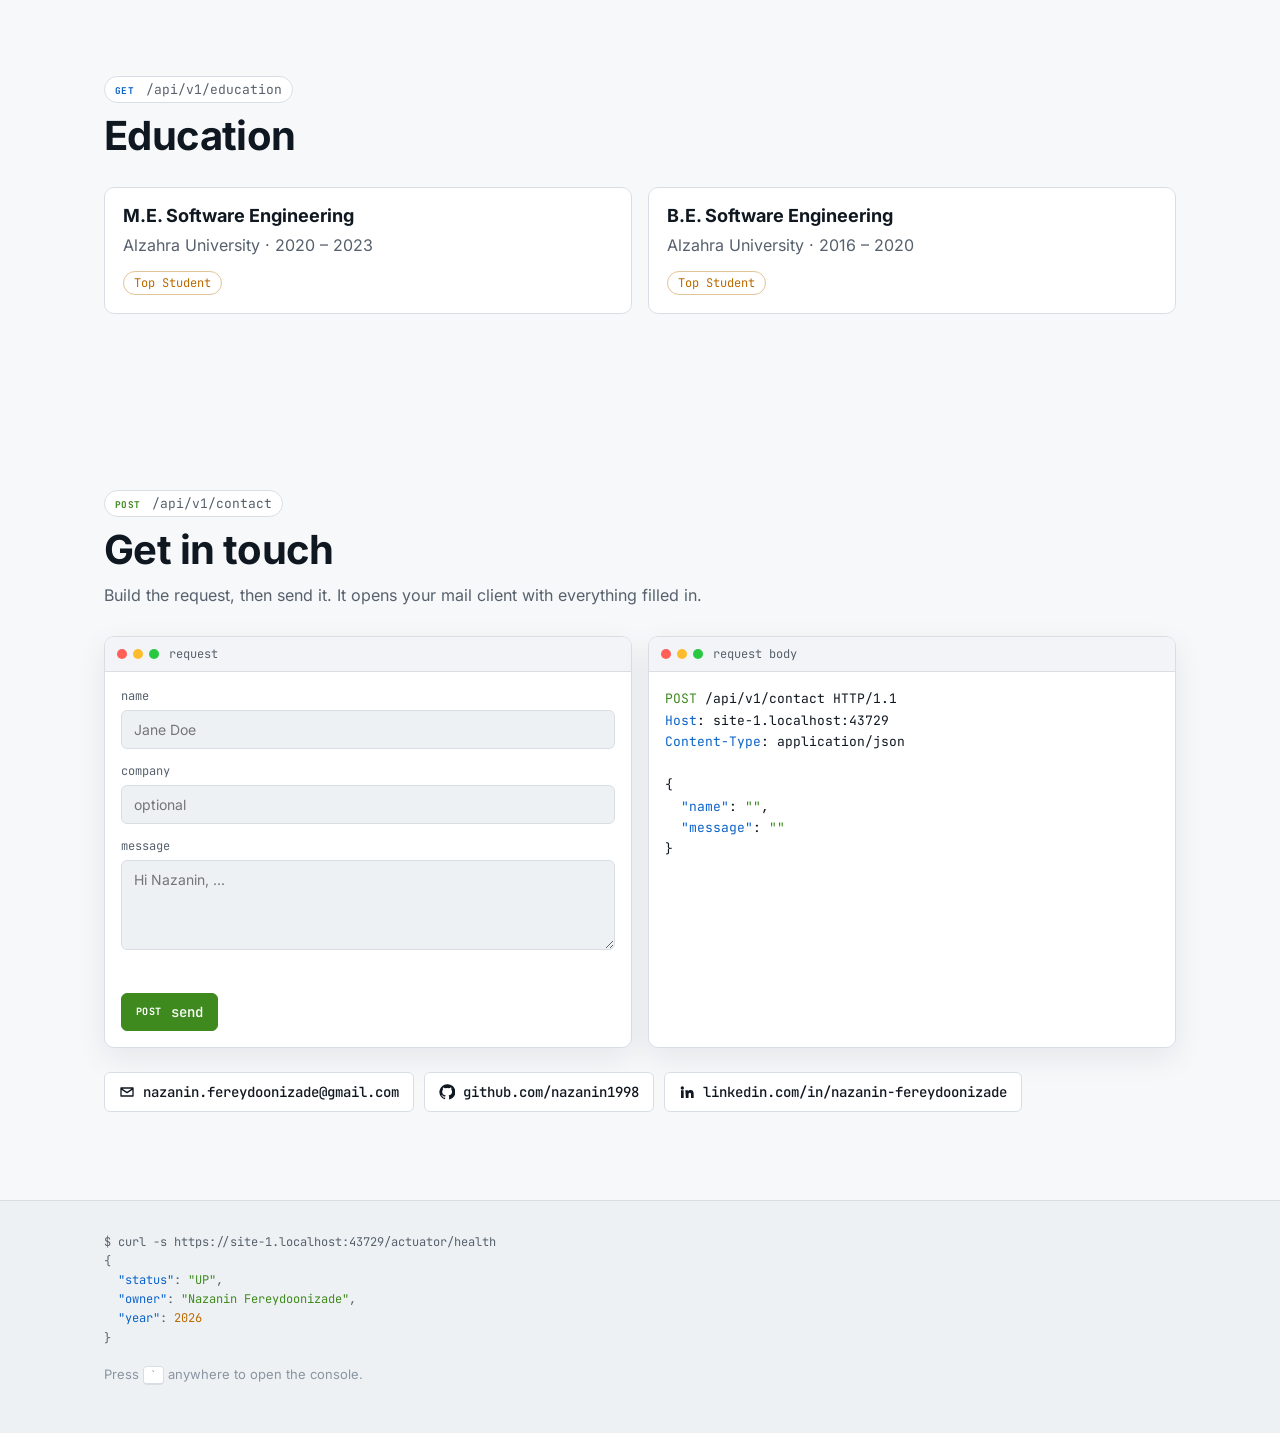
==== commit 1e9f13c6: "Self-host fonts Serve Inter and JetBrains Mono from assets/fonts instead of Google Fonts, so the sit" ====
--- a/index.html
+++ b/index.html
@@ -10,9 +10,8 @@
   <meta property="og:title" content="Nazanin Fereydoonizade · Java Backend Developer">
   <meta property="og:description" content="7+ years building banking, fintech and logistics backends on the JVM.">
   <link rel="icon" href="favicon.svg" type="image/svg+xml">
-  <link rel="preconnect" href="https://fonts.googleapis.com">
-  <link rel="preconnect" href="https://fonts.gstatic.com" crossorigin>
-  <link href="https://fonts.googleapis.com/css2?family=Inter:wght@400;500;600;700&family=JetBrains+Mono:wght@400;500;700&display=swap" rel="stylesheet">
+  <link rel="preload" href="assets/fonts/inter-400.woff2" as="font" type="font/woff2" crossorigin>
+  <link rel="preload" href="assets/fonts/jetbrains-mono-400.woff2" as="font" type="font/woff2" crossorigin>
   <link rel="stylesheet" href="css/styles.css">
   <script>
     // Apply the saved theme before first paint to avoid a flash.
--- a/css/styles.css
+++ b/css/styles.css
@@ -1,3 +1,68 @@
+/* ---------- Fonts (self-hosted, SIL OFL 1.1) ---------- */
+@font-face {
+  font-family: "Inter";
+  font-style: normal;
+  font-weight: 400;
+  font-display: swap;
+  src: url("../assets/fonts/inter-400.woff2") format("woff2");
+}
+@font-face {
+  font-family: "Inter";
+  font-style: normal;
+  font-weight: 500;
+  font-display: swap;
+  src: url("../assets/fonts/inter-500.woff2") format("woff2");
+}
+@font-face {
+  font-family: "Inter";
+  font-style: normal;
+  font-weight: 600;
+  font-display: swap;
+  src: url("../assets/fonts/inter-600.woff2") format("woff2");
+}
+@font-face {
+  font-family: "Inter";
+  font-style: normal;
+  font-weight: 700;
+  font-display: swap;
+  src: url("../assets/fonts/inter-700.woff2") format("woff2");
+}
+@font-face {
+  font-family: "JetBrains Mono";
+  font-style: normal;
+  font-weight: 400;
+  font-display: swap;
+  src: url("../assets/fonts/jetbrains-mono-400.woff2") format("woff2");
+}
+@font-face {
+  font-family: "JetBrains Mono";
+  font-style: italic;
+  font-weight: 400;
+  font-display: swap;
+  src: url("../assets/fonts/jetbrains-mono-400-italic.woff2") format("woff2");
+}
+@font-face {
+  font-family: "JetBrains Mono";
+  font-style: normal;
+  font-weight: 500;
+  font-display: swap;
+  src: url("../assets/fonts/jetbrains-mono-500.woff2") format("woff2");
+}
+@font-face {
+  font-family: "JetBrains Mono";
+  font-style: normal;
+  font-weight: 600;
+  font-display: swap;
+  src: url("../assets/fonts/jetbrains-mono-600.woff2") format("woff2");
+}
+@font-face {
+  font-family: "JetBrains Mono";
+  font-style: normal;
+  font-weight: 700;
+  font-display: swap;
+  src: url("../assets/fonts/jetbrains-mono-700.woff2") format("woff2");
+}
+
 /* ---------- Tokens ---------- */
 :root {
   --bg: #0b0f14;
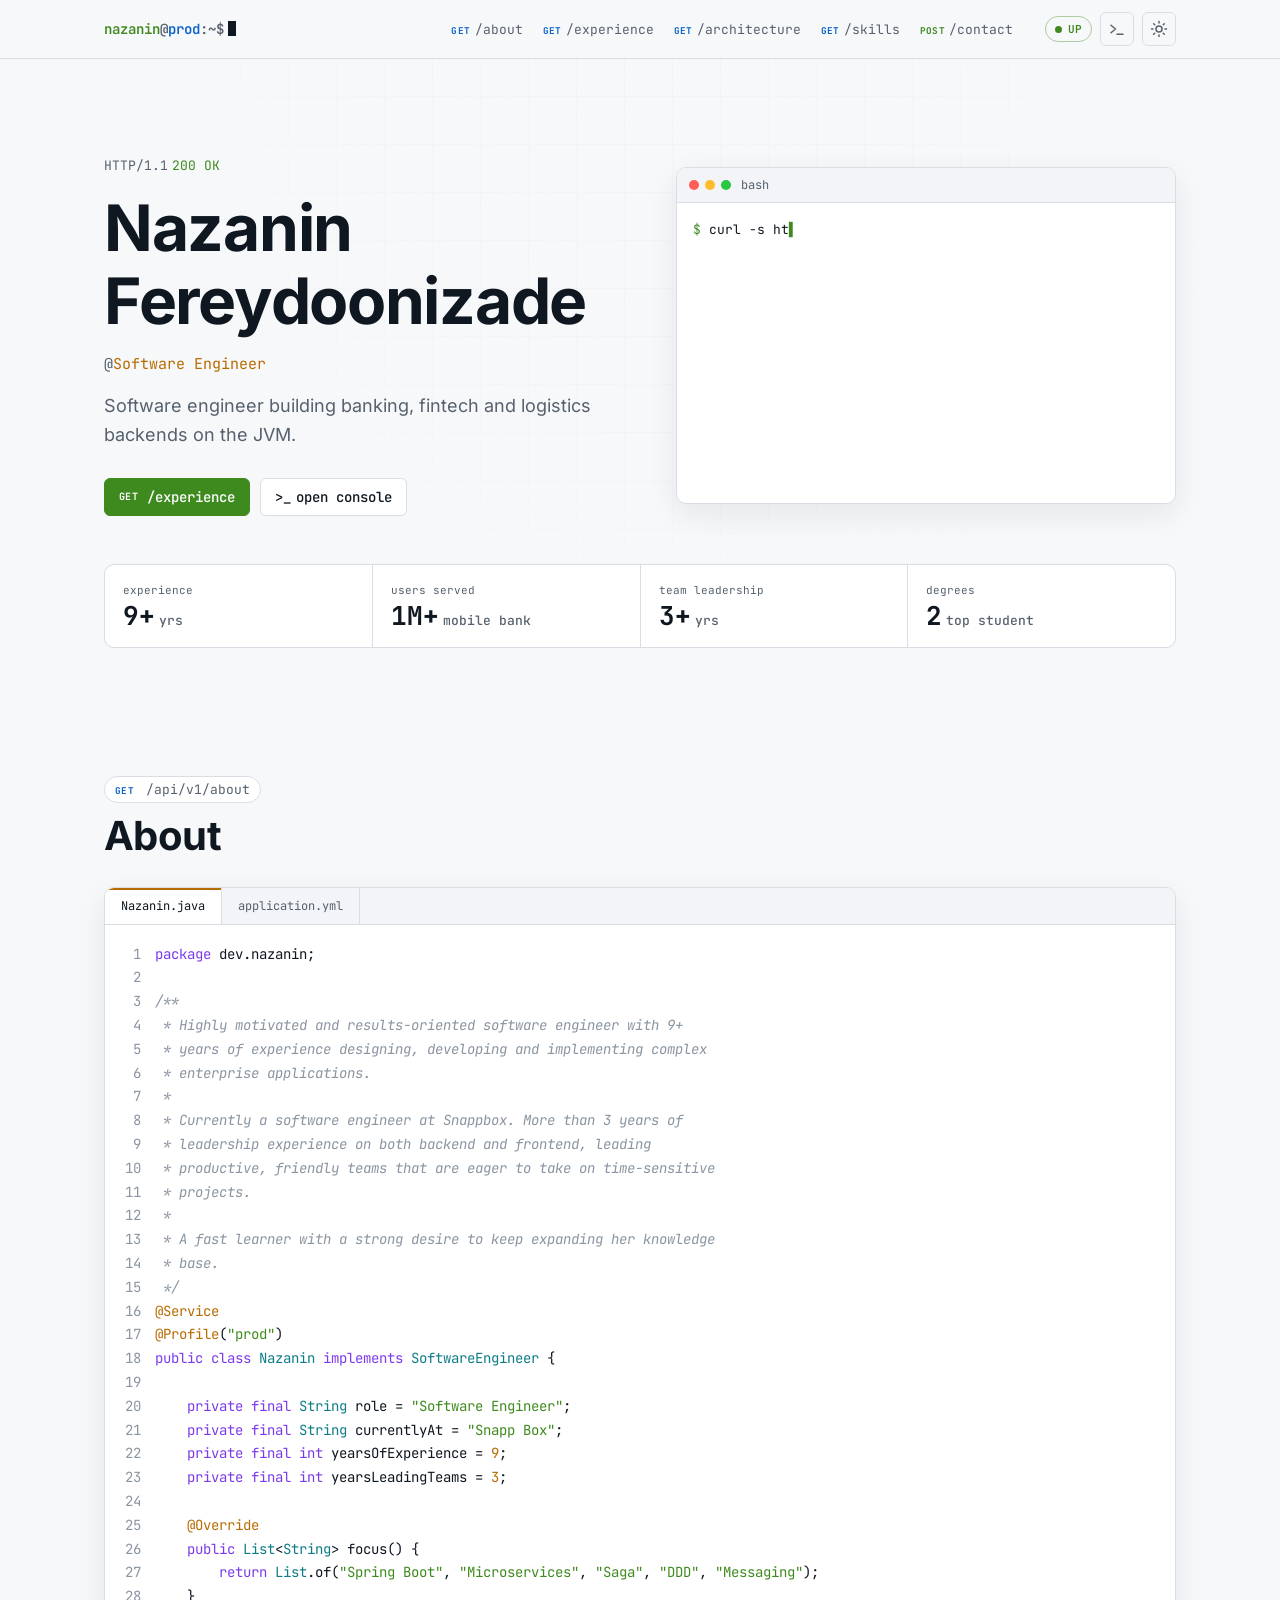
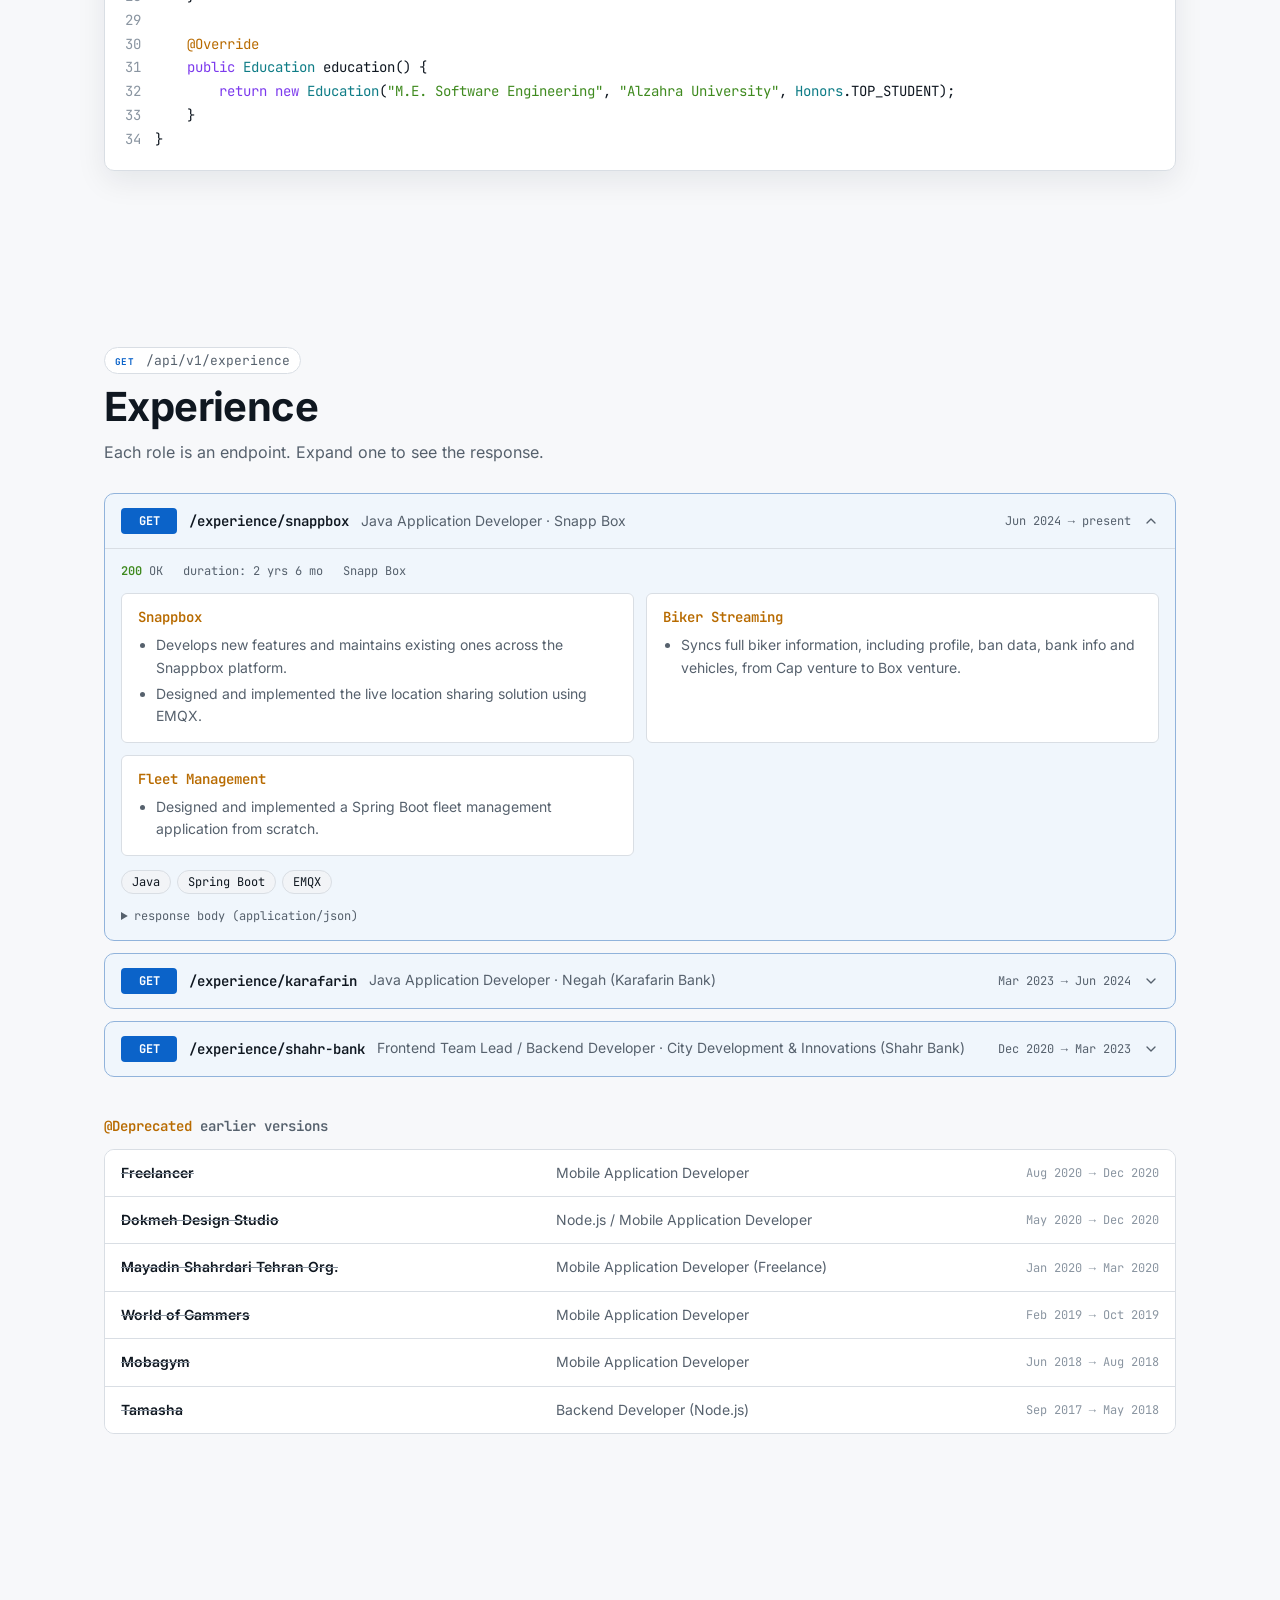
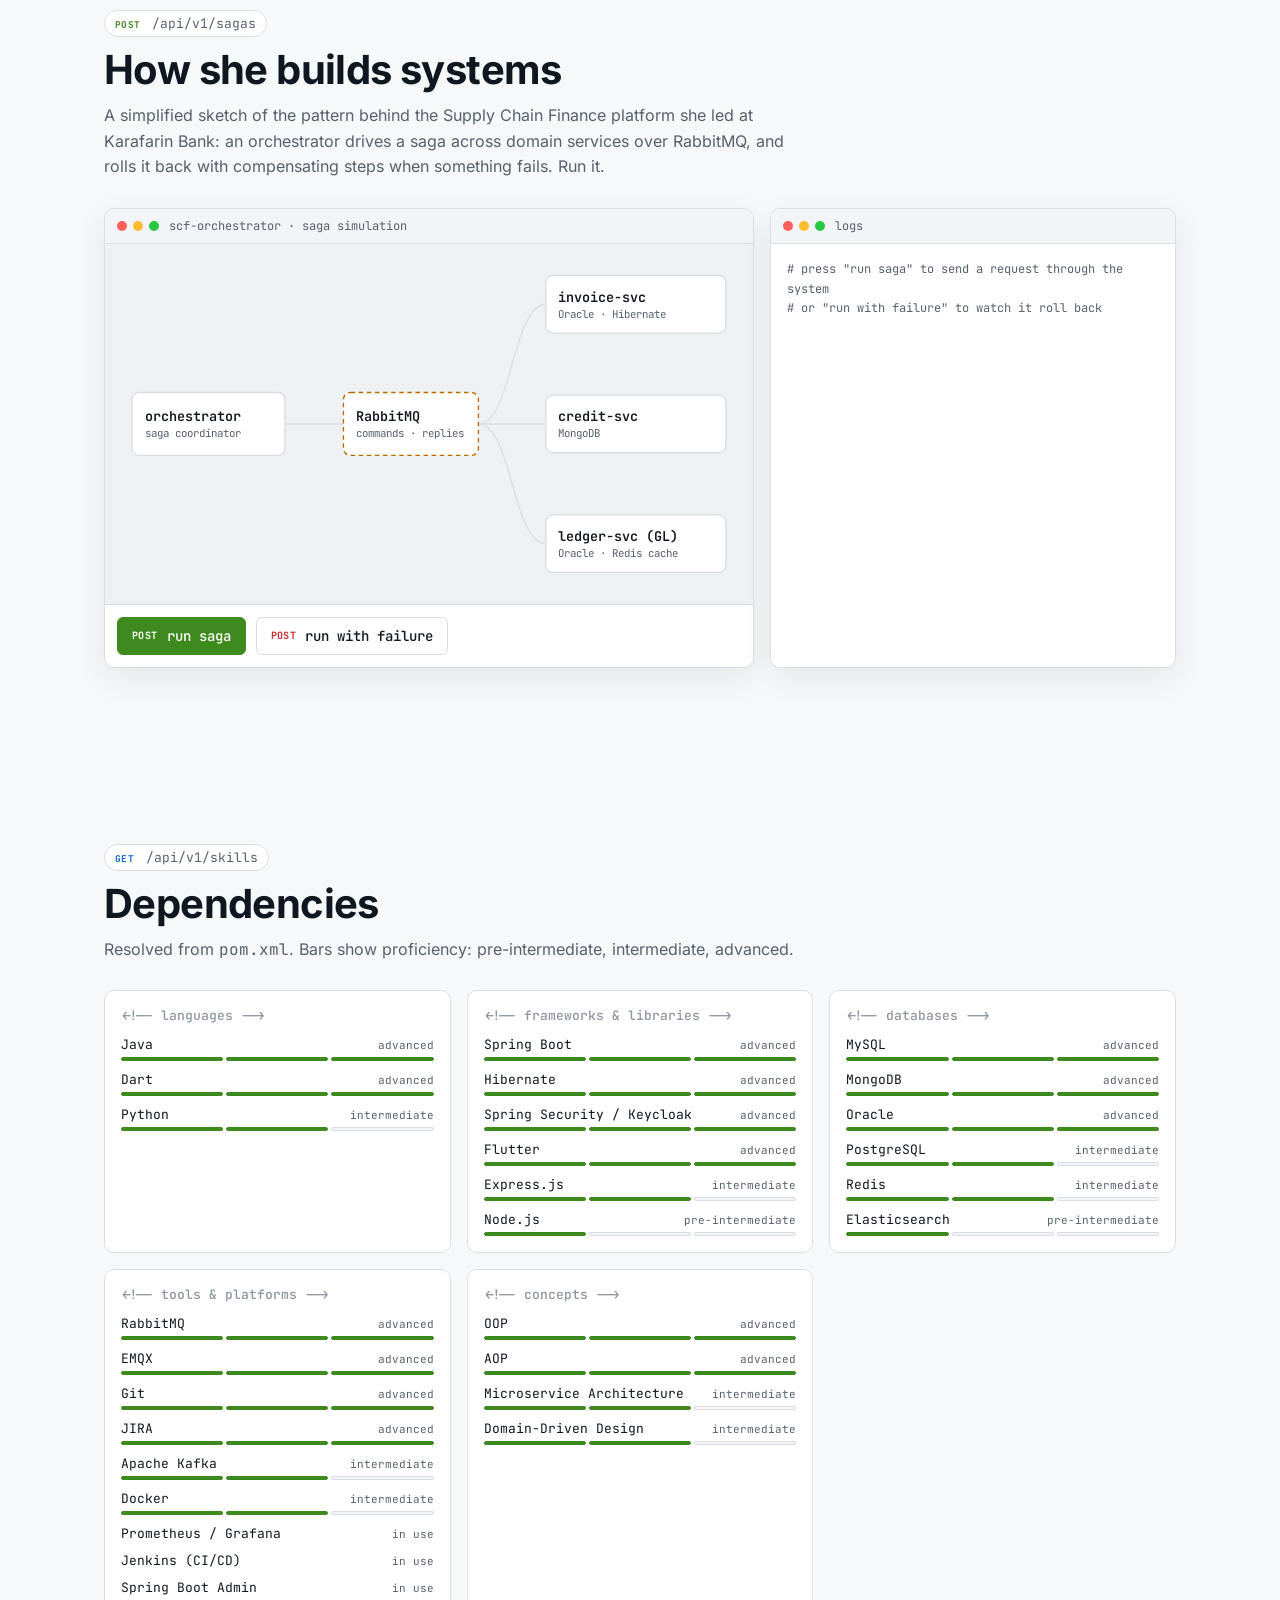
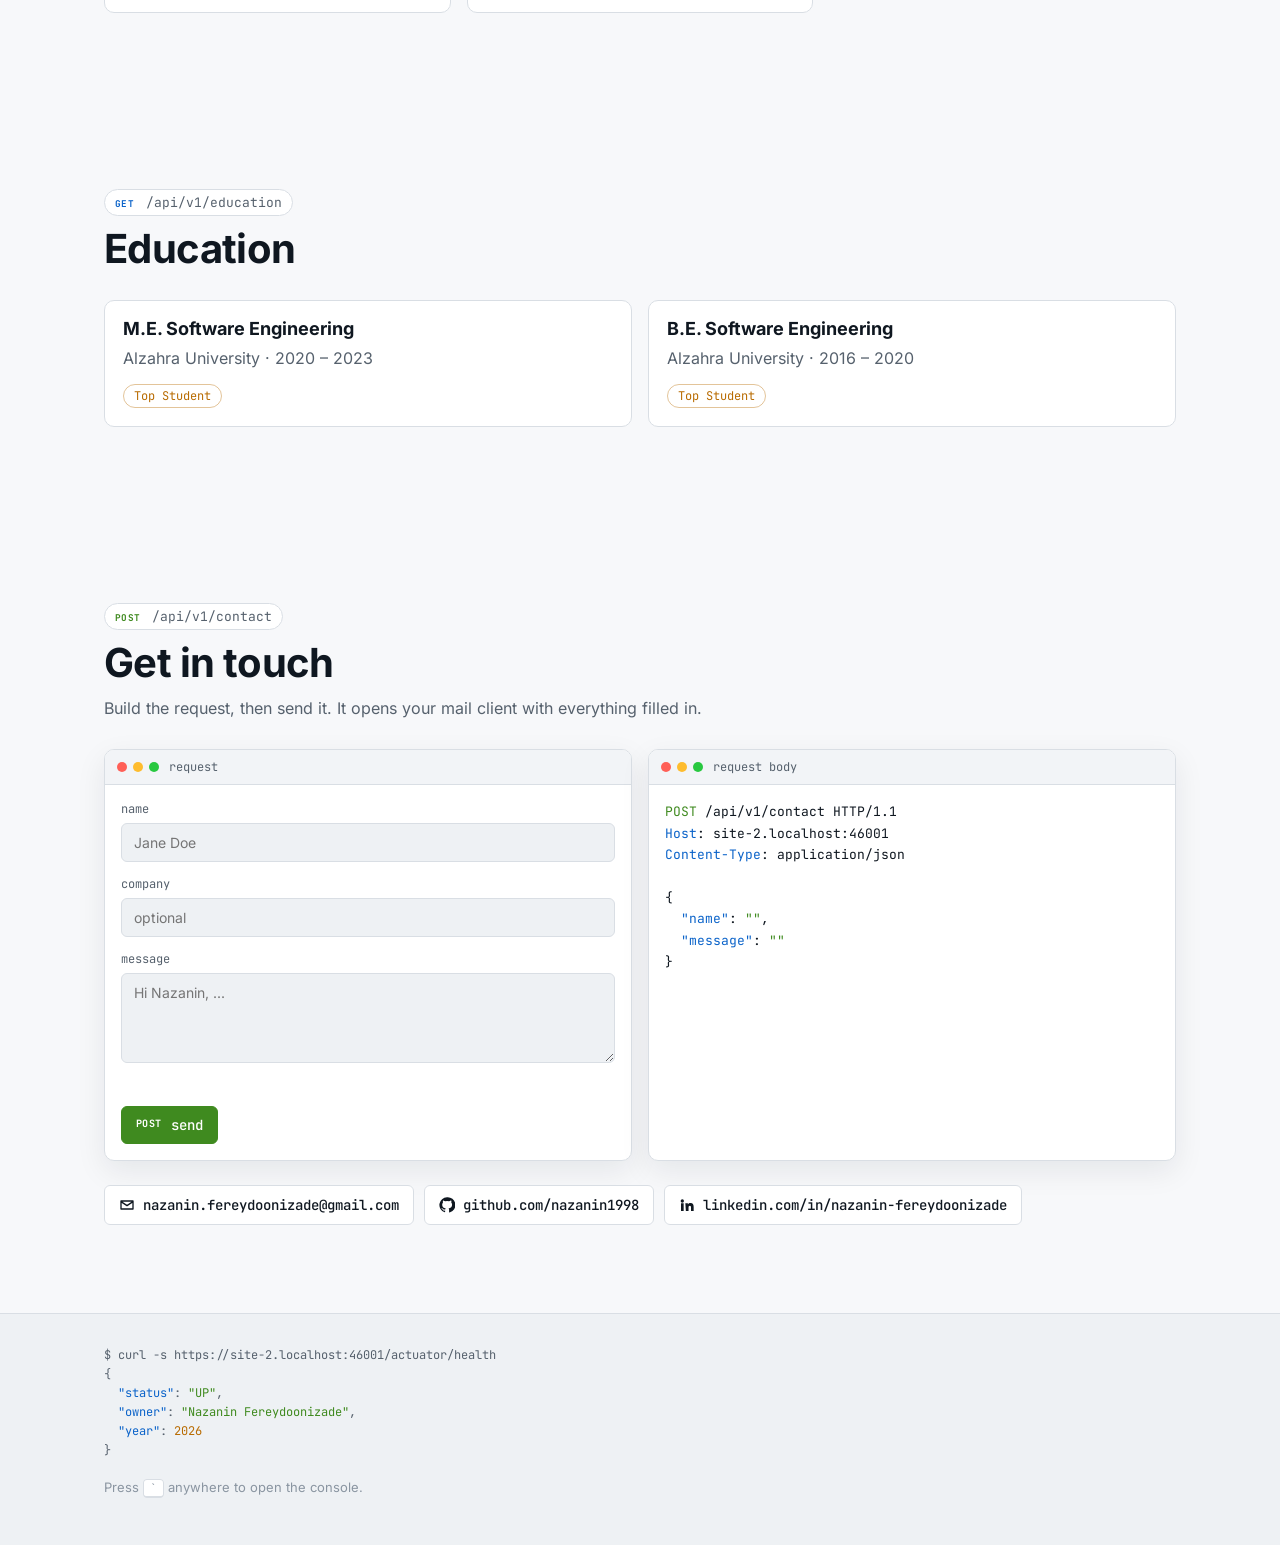
==== commit e100c33e: "Update role, experience and Snappbox projects - Title is now Software Engineer with 9+ years of expe" ====
--- a/index.html
+++ b/index.html
@@ -3,12 +3,12 @@
 <head>
   <meta charset="utf-8">
   <meta name="viewport" content="width=device-width, initial-scale=1">
-  <title>Nazanin Fereydoonizade · Java Backend Developer</title>
-  <meta name="description" content="Nazanin Fereydoonizade is a Java backend developer with 7+ years building banking, fintech and logistics systems with Spring Boot, microservices, RabbitMQ and EMQX.">
+  <title>Nazanin Fereydoonizade · Software Engineer</title>
+  <meta name="description" content="Nazanin Fereydoonizade is a software engineer with 9+ years building banking, fintech and logistics systems with Spring Boot, microservices, RabbitMQ and EMQX.">
   <meta name="theme-color" content="#0d1117">
   <meta property="og:type" content="website">
-  <meta property="og:title" content="Nazanin Fereydoonizade · Java Backend Developer">
-  <meta property="og:description" content="7+ years building banking, fintech and logistics backends on the JVM.">
+  <meta property="og:title" content="Nazanin Fereydoonizade · Software Engineer">
+  <meta property="og:description" content="9+ years building banking, fintech and logistics backends on the JVM.">
   <link rel="icon" href="favicon.svg" type="image/svg+xml">
   <link rel="preload" href="assets/fonts/inter-400.woff2" as="font" type="font/woff2" crossorigin>
   <link rel="preload" href="assets/fonts/jetbrains-mono-400.woff2" as="font" type="font/woff2" crossorigin>
@@ -231,7 +231,7 @@
   <noscript>
     <div class="container noscript">
       <h1>Nazanin Fereydoonizade</h1>
-      <p>Java Backend Developer with 7+ years of experience. Contact: nazanin.fereydoonizade@gmail.com · github.com/nazanin1998</p>
+      <p>Software Engineer with 9+ years of experience. Contact: nazanin.fereydoonizade@gmail.com · github.com/nazanin1998</p>
     </div>
   </noscript>
 
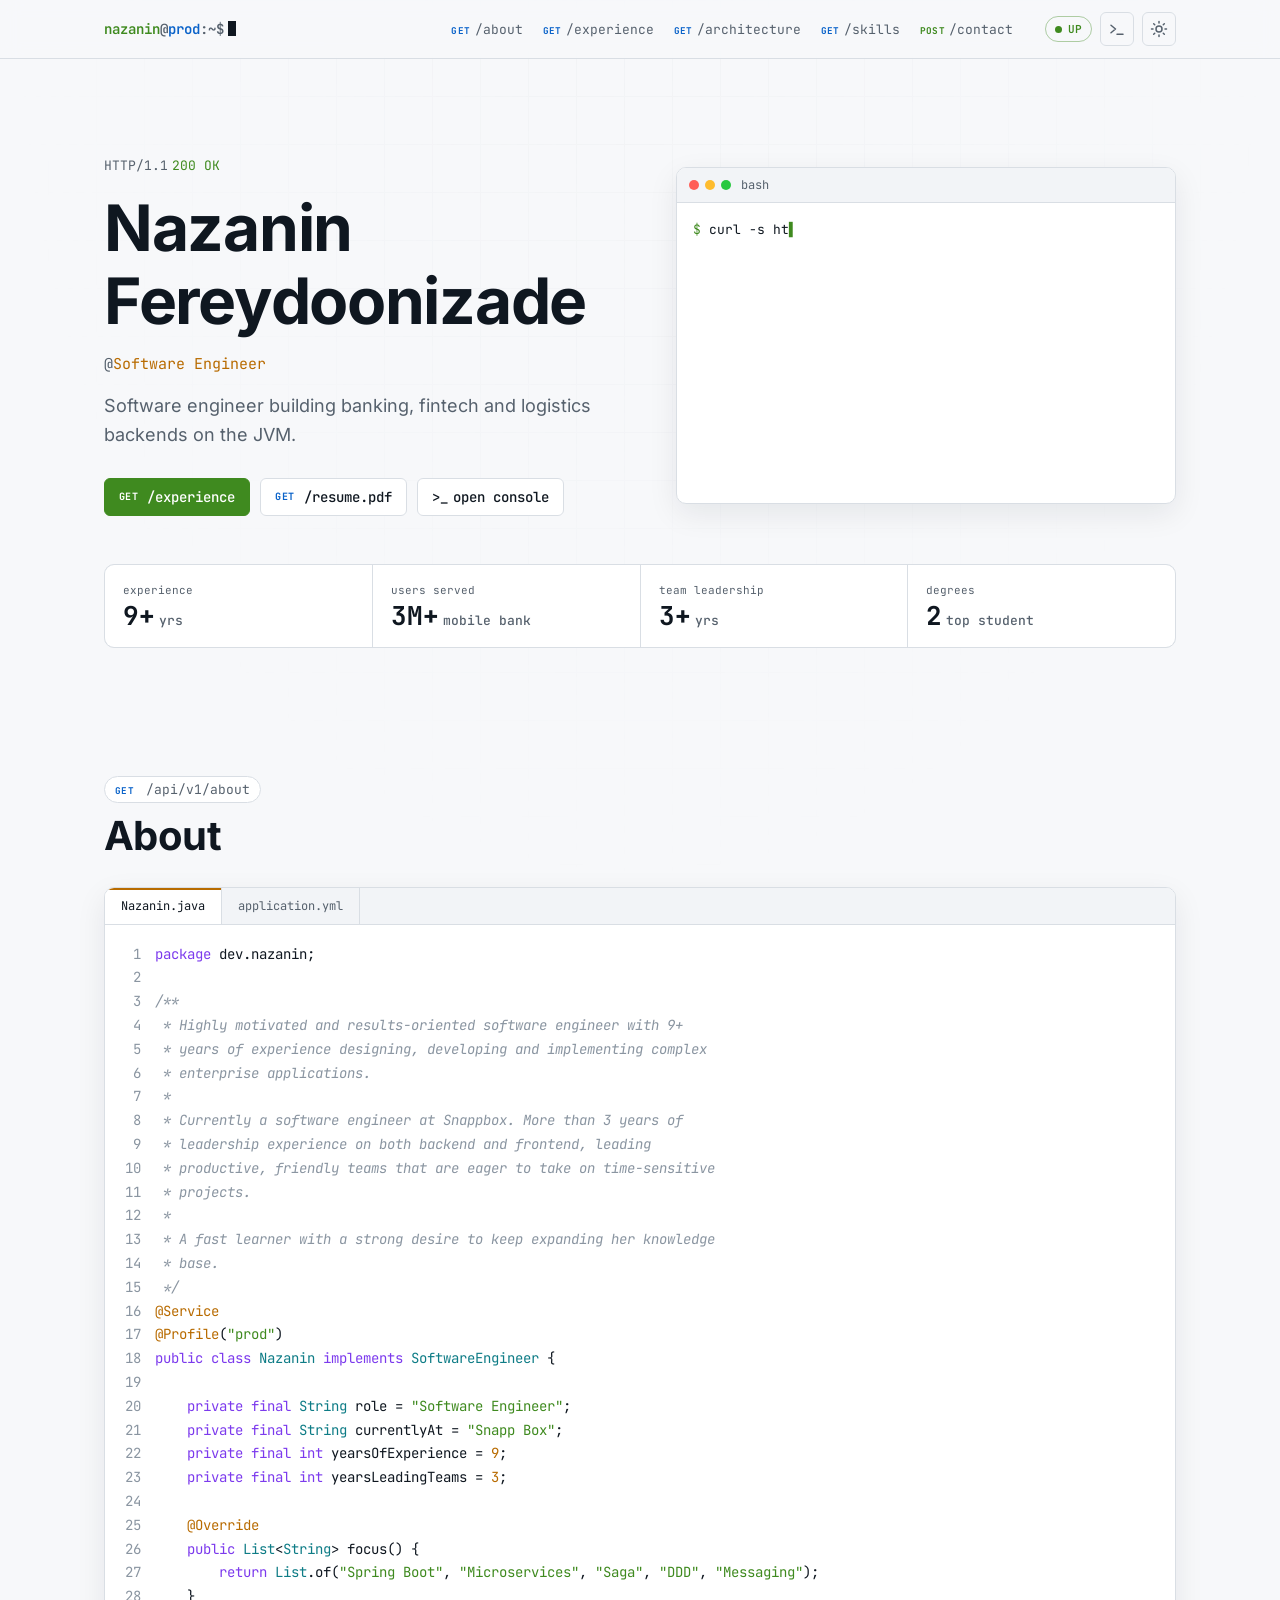
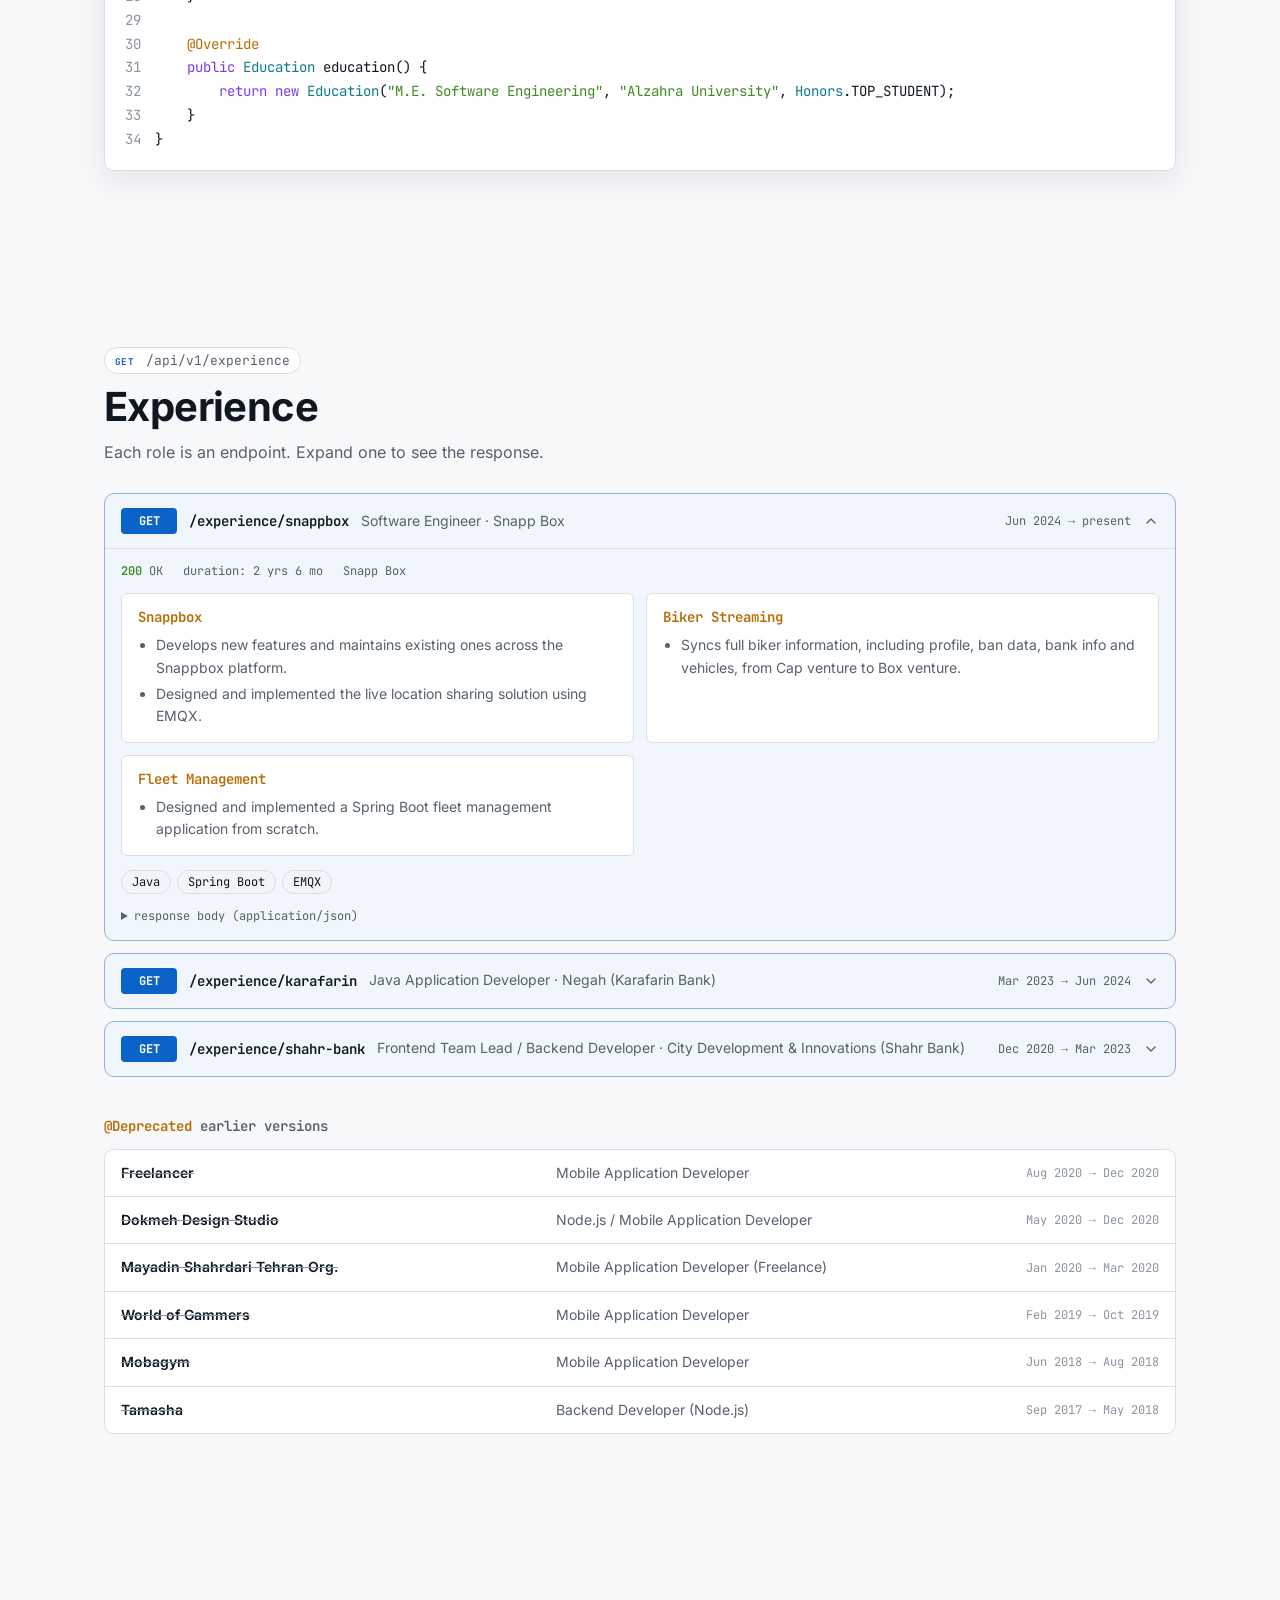
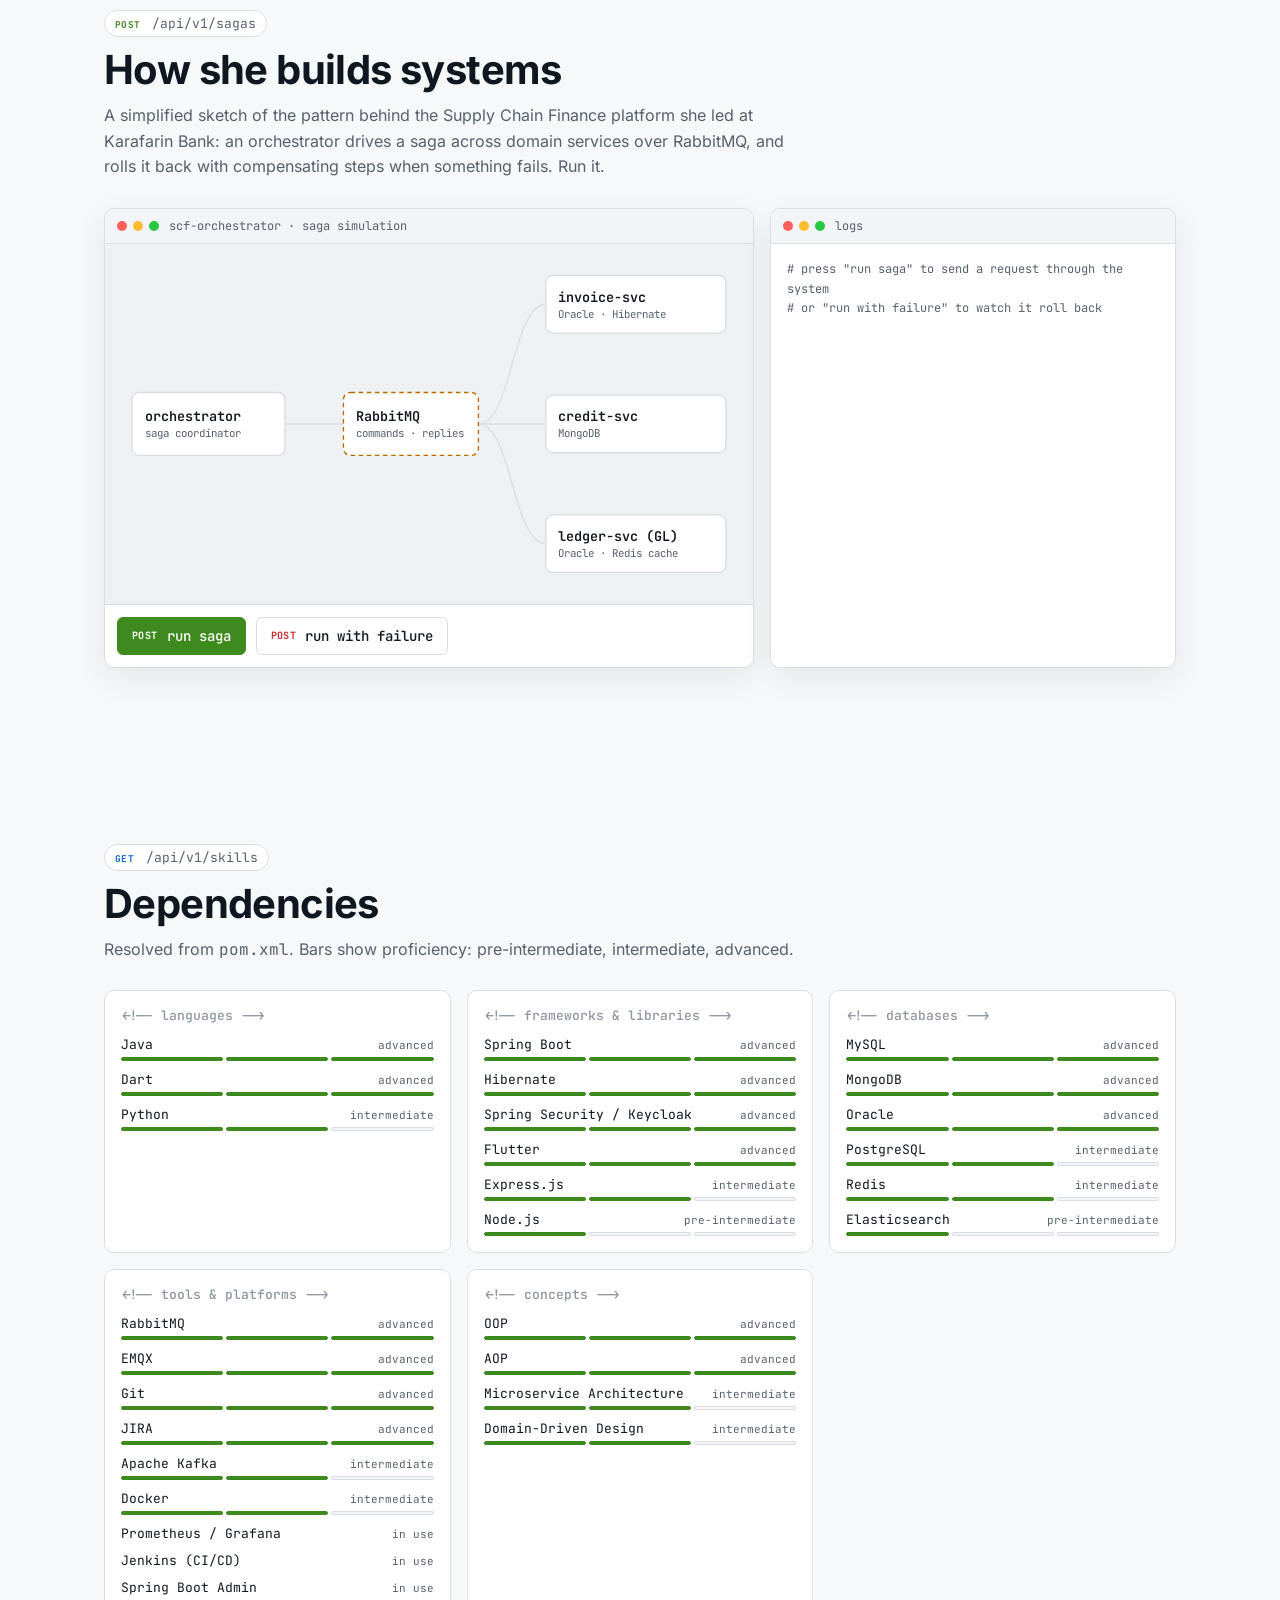
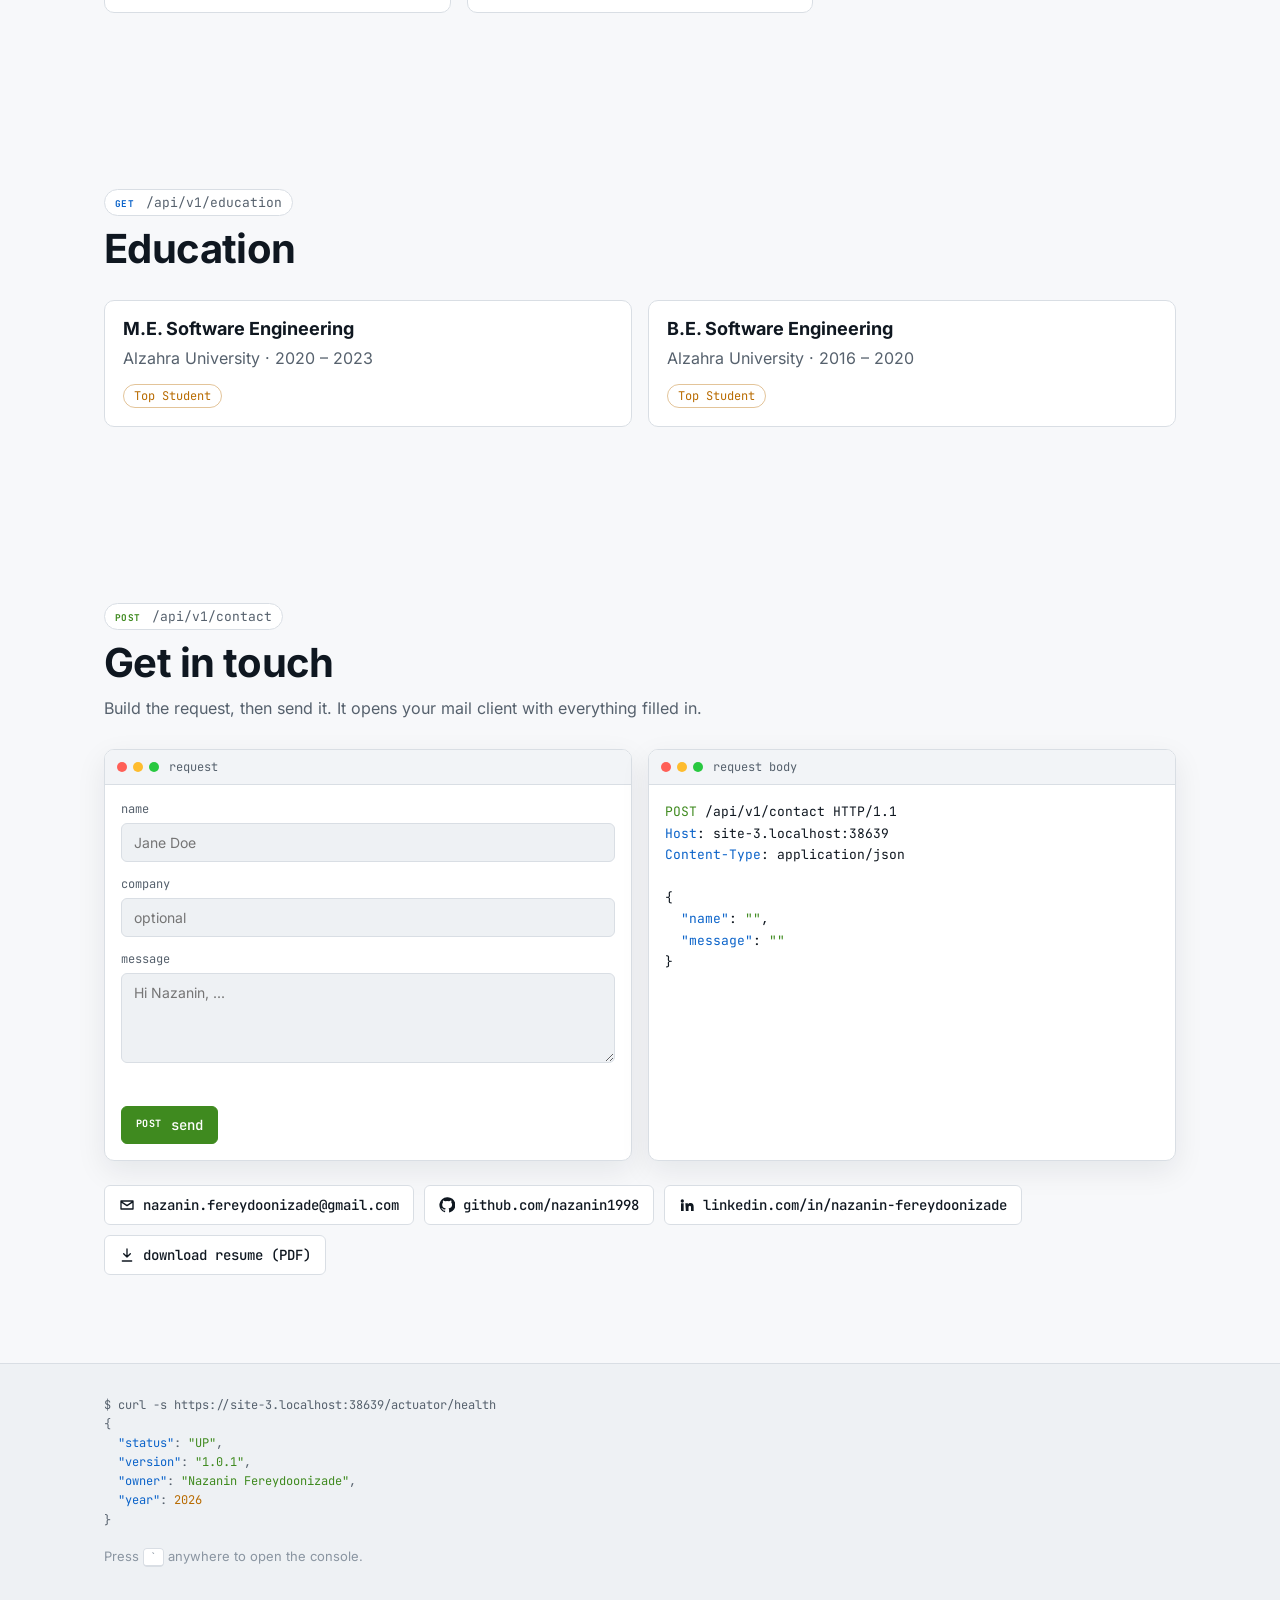
==== commit cab777a1: "Add downloadable resume Resume is rendered from js/data.js (resume.html) and exported to assets/Naza" ====
--- a/index.html
+++ b/index.html
@@ -6,7 +6,9 @@
   <title>Nazanin Fereydoonizade · Software Engineer</title>
   <meta name="description" content="Nazanin Fereydoonizade is a software engineer with 9+ years building banking, fintech and logistics systems with Spring Boot, microservices, RabbitMQ and EMQX.">
   <meta name="theme-color" content="#0d1117">
+  <link rel="canonical" href="https://nazanin-fereydoonizade.ir/">
   <meta property="og:type" content="website">
+  <meta property="og:url" content="https://nazanin-fereydoonizade.ir/">
   <meta property="og:title" content="Nazanin Fereydoonizade · Software Engineer">
   <meta property="og:description" content="9+ years building banking, fintech and logistics backends on the JVM.">
   <link rel="icon" href="favicon.svg" type="image/svg+xml">
@@ -63,6 +65,7 @@
           <p class="hero__headline" id="hero-headline"></p>
           <div class="hero__cta">
             <a class="btn btn--primary" href="#experience"><span class="verb">GET</span> /experience</a>
+            <a class="btn" href="assets/Nazanin-Fereydoonizade-Resume.pdf" download><span class="verb">GET</span> /resume.pdf</a>
             <button class="btn" type="button" data-open-console><span class="mono">&gt;_</span> open console</button>
           </div>
         </div>
